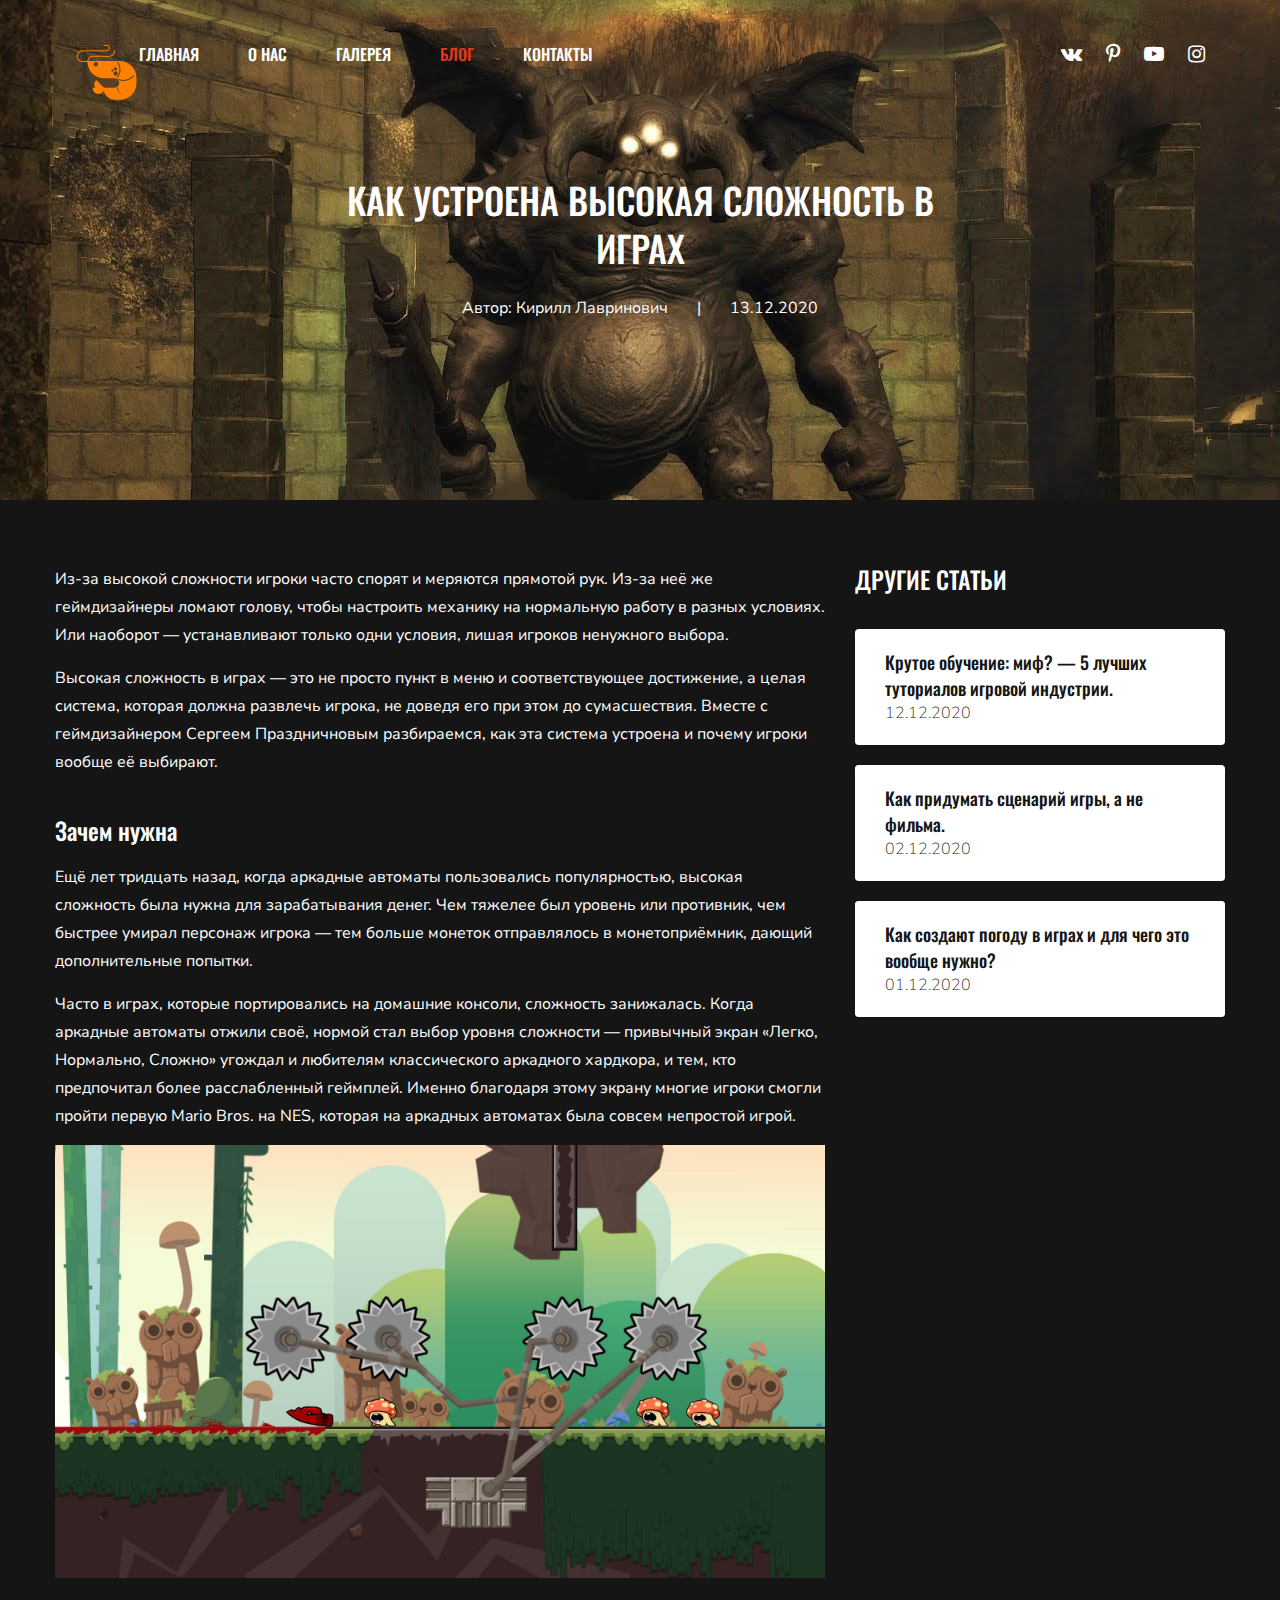
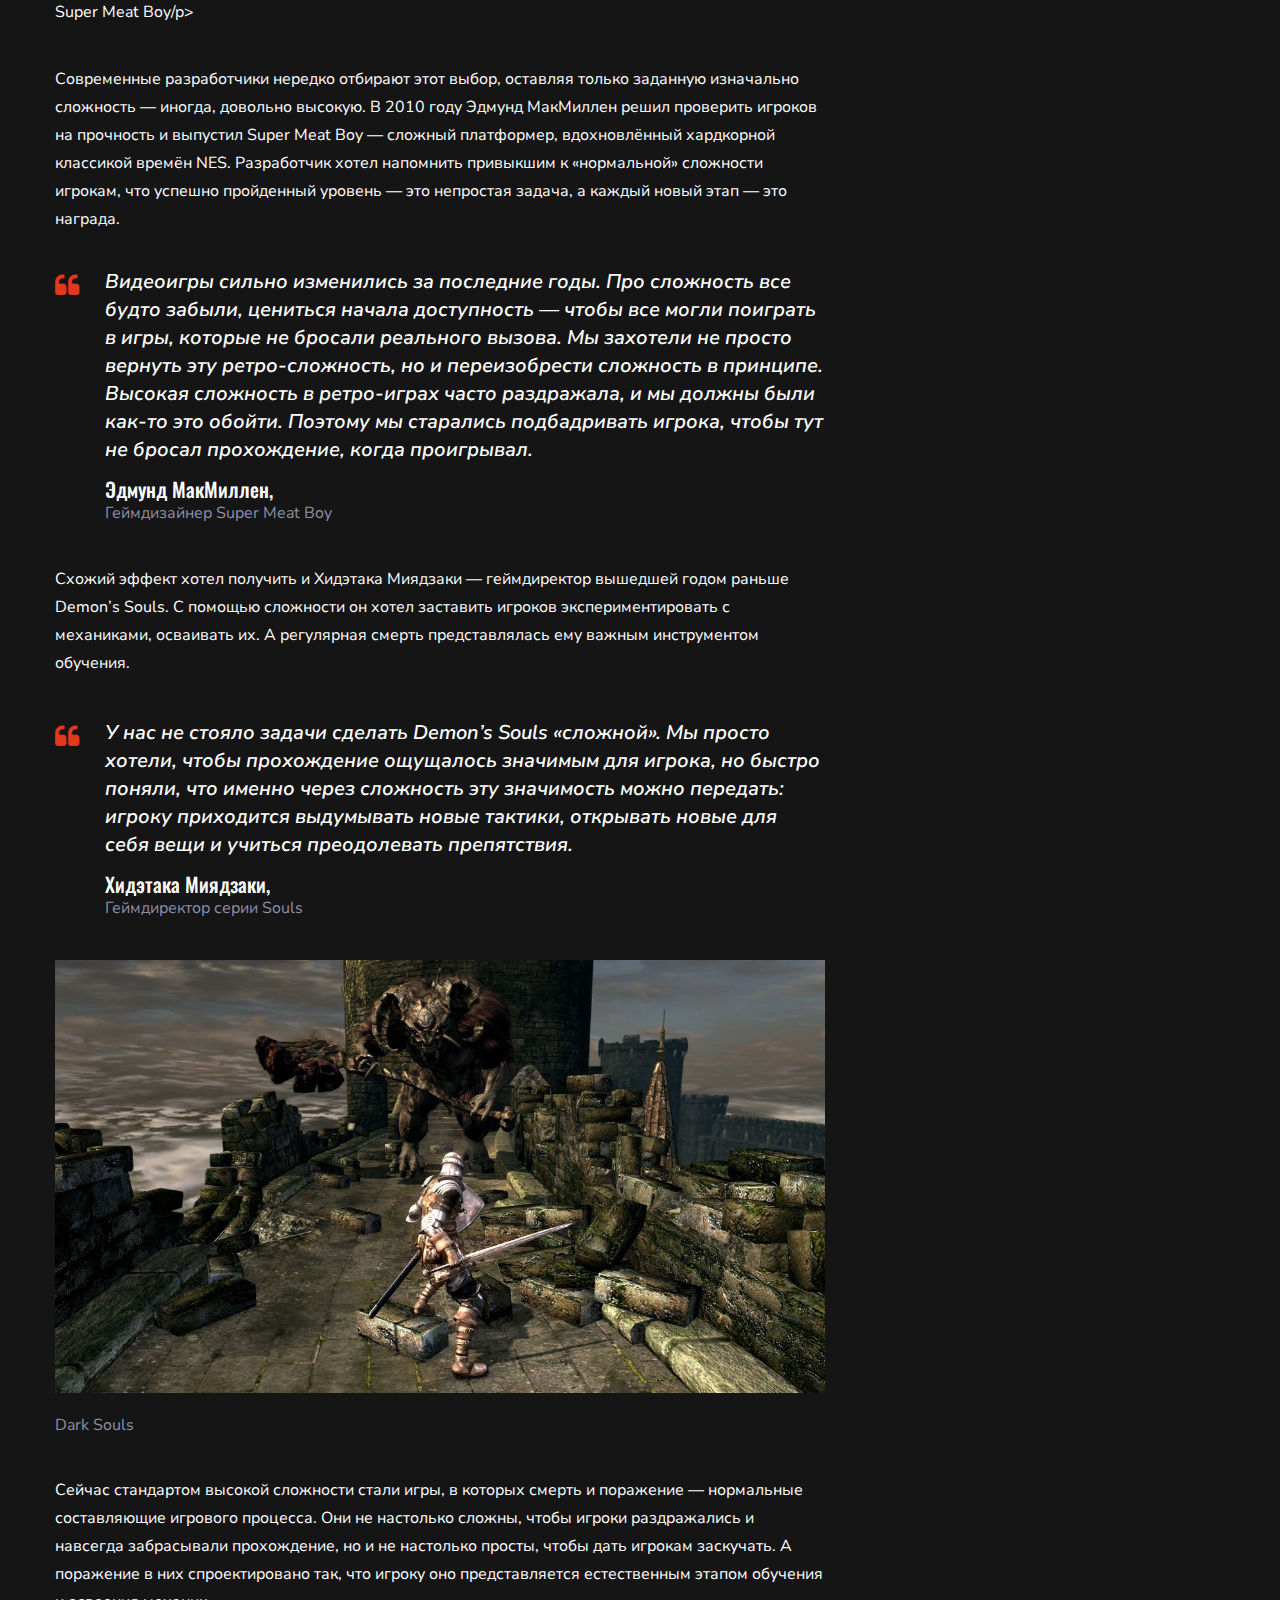
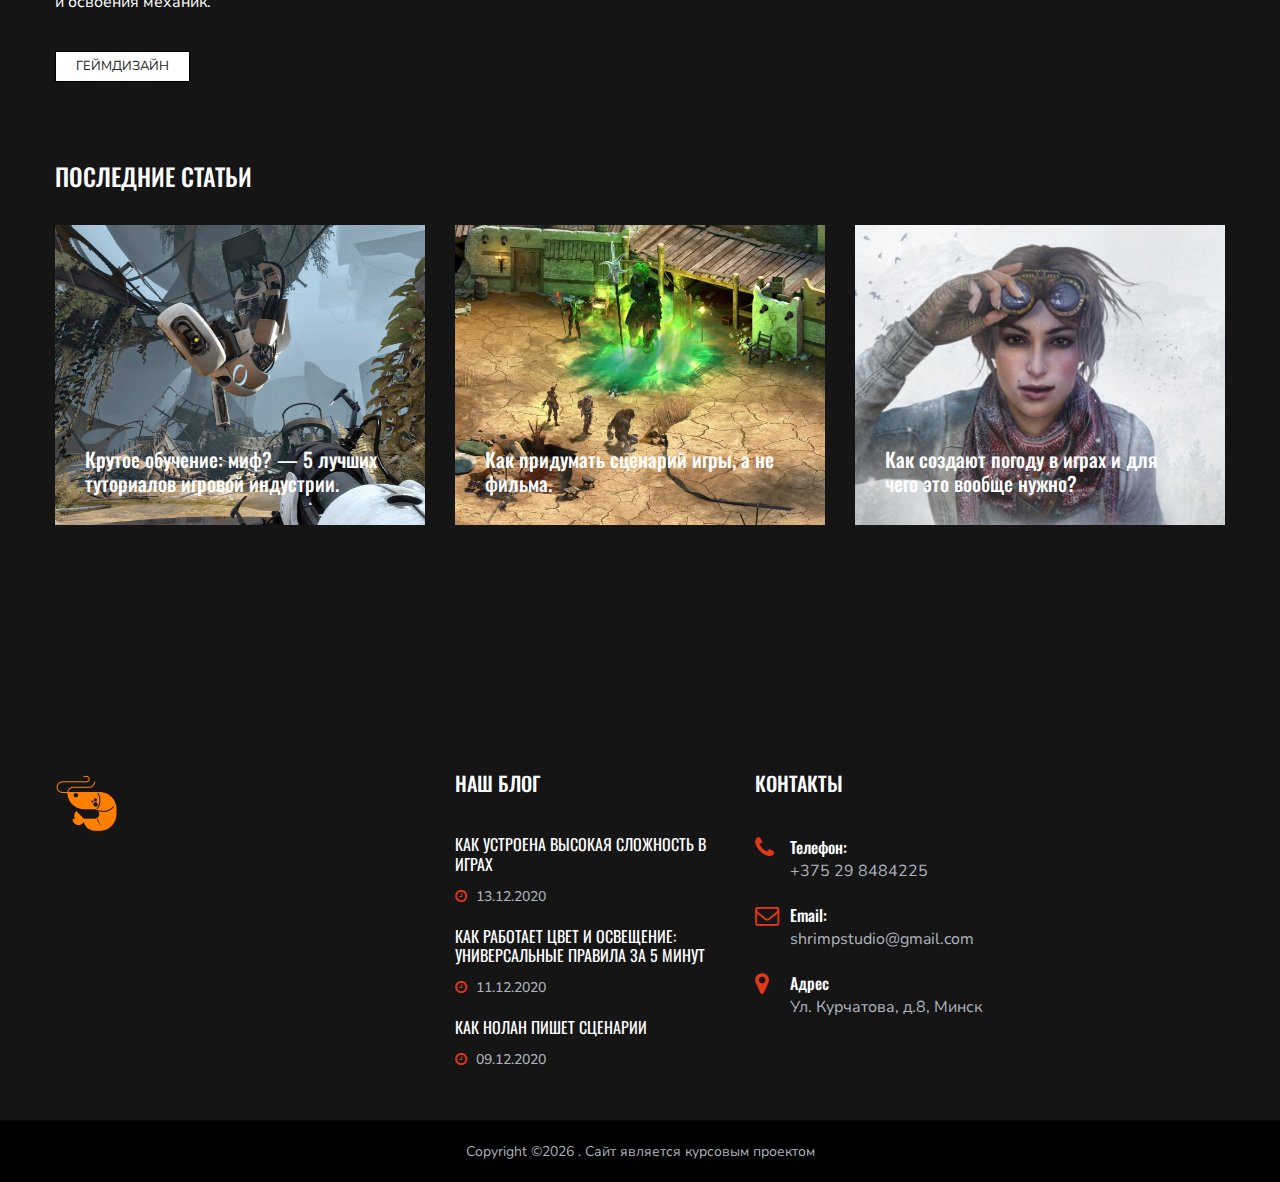
==== blog-single.html @ e944344e "Курсач" ====
<!DOCTYPE html>
<html lang="zxx">

<head>
    <meta charset="UTF-8">
    <meta name="description" content="Shrimp Studio">
    <meta name="viewport" content="width=device-width, initial-scale=1.0">
    <meta http-equiv="X-UA-Compatible" content="ie=edge">
    <title>Shrimp Studio | Как устроена высокая сложность в играх</title>
    <link href="img/logo.png" rel="shortcut icon"/>

    <!-- Google Font -->
    <link href="https://fonts.googleapis.com/css?family=Nunito+Sans:400,600,700,800,900&display=swap" rel="stylesheet">
    <link href="https://fonts.googleapis.com/css?family=Oswald:300,400,500,600,700&display=swap" rel="stylesheet">

    <!-- Css Styles -->
    <link rel="stylesheet" href="css/bootstrap.min.css" type="text/css">
    <link rel="stylesheet" href="css/font-awesome.min.css" type="text/css">
    <link rel="stylesheet" href="css/elegant-icons.css" type="text/css">
    <link rel="stylesheet" href="css/nice-select.css" type="text/css">
    <link rel="stylesheet" href="css/owl.carousel.min.css" type="text/css">
    <link rel="stylesheet" href="css/magnific-popup.css" type="text/css">
    <link rel="stylesheet" href="css/slicknav.min.css" type="text/css">
    <link rel="stylesheet" href="css/style.css" type="text/css">
</head>

<body>
     <!-- Header Section Begin -->
    <header class="header-section">
        <div class="container-fluid">
            <div class="logo">
                <a href="./index.html">
                    <img src="img/logo.png" alt="">
                </a>
            </div>
            <div class="top-social">
                <a href="#"><i class="fa fa-vk"></i></a>
                <a href="#"><i class="fa fa-pinterest-p"></i></a>
                <a href="#"><i class="fa fa-youtube-play"></i></a>
                <a href="#"><i class="fa fa-instagram"></i></a>
            </div>
            <div class="container">
                <div class="nav-menu">
                    <nav class="mainmenu mobile-menu">
                        <ul>
                            <li><a href="./index.html">Главная</a></li>
                            <li><a href="./about-us.html">О нас</a></li>
                            <li><a href="./gallery.html">Галерея</a></li>
                            <li class="active"><a href="./blog.html">Блог</a></li>
                            <li><a href="./contact.html">Контакты</a></li>
                        </ul>
                    </nav>
                </div>
            </div>
            <div id="mobile-menu-wrap"></div>
        </div>
    </header>

    <!-- Header End -->

    <!-- Breadcrumb Section Begin -->
    <section class="blog-single-hero set-bg" data-setbg="img/blog-single-post.jpg">
        <div class="container">
            <div class="row">
                <div class="col-xl-7 col-lg-7 m-auto text-center">
                    <div class="bs-hero-text">
                        <h2>Как устроена высокая сложность в играх</h2>
                        <ul>
                            <li>Автор: Кирилл Лавринович</li>
                            <li>13.12.2020</li>
                        </ul>
                    </div>
                </div>
            </div>
        </div>
    </section>
    <!-- Breadcrumb End -->

    <!-- Blog Single Section Begin -->
    <section class="blog-single-section spad">
        <div class="container">
            <div class="row">
                <div class="col-lg-8">
                    <div class="blog-single-text">
                        <div class="blog-text">
                            <p>Из-за высокой сложности игроки часто спорят и меряются прямотой рук. Из-за неё же геймдизайнеры ломают голову, чтобы настроить механику на нормальную работу в разных условиях. Или наоборот — устанавливают только одни условия, лишая игроков ненужного выбора.
                            </p>
                            <p>Высокая сложность в играх — это не просто пункт в меню и соответствующее достижение, а целая система, которая должна развлечь игрока, не доведя его при этом до сумасшествия. Вместе с геймдизайнером Сергеем Праздничновым разбираемся, как эта система устроена и почему игроки вообще её выбирают.</p>
                        </div>
                        <div class="blog-title">
                            <h4>Зачем нужна</h4>
                            <p>Ещё лет тридцать назад, когда аркадные автоматы пользовались популярностью, высокая сложность была нужна для зарабатывания денег. Чем тяжелее был уровень или противник, чем быстрее умирал персонаж игрока — тем больше монеток отправлялось в монетоприёмник, дающий дополнительные попытки.</p>
                            <p>Часто в играх, которые портировались на домашние консоли, сложность занижалась. Когда аркадные автоматы отжили своё, нормой стал выбор уровня сложности — привычный экран «Легко, Нормально, Сложно» угождал и любителям классического аркадного хардкора, и тем, кто предпочитал более расслабленный геймплей. Именно благодаря этому экрану многие игроки смогли пройти первую Mario Bros. на NES, которая на аркадных автоматах была совсем непростой игрой. </p>
                             <div class="blog-pic">
                            <div class="row">
                                <div class="col-lg-12">
                                    <img src="img/blog-single-1.jpg" alt="">
                                    <p>Super Meat Boy/p>
                                </div>
                            </div>
                        </div>
                            <p>Современные разработчики нередко отбирают этот выбор, оставляя только заданную изначально сложность — иногда, довольно высокую. В 2010 году Эдмунд МакМиллен решил проверить игроков на прочность и выпустил Super Meat Boy — сложный платформер, вдохновлённый хардкорной классикой времён NES. Разработчик хотел напомнить привыкшим к «нормальной» сложности игрокам, что успешно пройденный уровень — это непростая задача, а каждый новый этап — это награда.</p>
                        </div>
                        <div class="blog-quote">
                            <i class="fa fa-quote-left"></i>
                            <div class="quote-text">Видеоигры сильно изменились за последние годы. Про сложность все будто забыли, цениться начала доступность — чтобы все могли поиграть в игры, которые не бросали реального вызова. Мы захотели не просто вернуть эту ретро-сложность, но и переизобрести сложность в принципе. Высокая сложность в ретро-играх часто раздражала, и мы должны были как-то это обойти. Поэтому мы старались подбадривать игрока, чтобы тут не бросал прохождение, когда проигрывал.
                            </div>
                            <h5>Эдмунд МакМиллен,</h5><p>Геймдизайнер Super Meat Boy</p>
                        </div>
                        <div class="blog-more-title">
                            
                            <p>Схожий эффект хотел получить и Хидэтака Миядзаки — геймдиректор вышедшей годом раньше Demon’s Souls. С помощью сложности он хотел заставить игроков экспериментировать с механиками, осваивать их. А регулярная смерть представлялась ему важным инструментом обучения.</p>
                        </div>
                        <div class="blog-quote">
                            <i class="fa fa-quote-left"></i>
                            <div class="quote-text">У нас не стояло задачи сделать Demon’s Souls «сложной». Мы просто хотели, чтобы прохождение ощущалось значимым для игрока, но быстро поняли, что именно через сложность эту значимость можно передать: игроку приходится выдумывать новые тактики, открывать новые для себя вещи и учиться преодолевать препятствия.
                            </div>
                            <h5>Хидэтака Миядзаки,</h5><p>Геймдиректор серии Souls</p>
                        </div>
                        <div class="blog-pic">
                            <div class="row">
                                <div class="col-lg-12">
                                    <img src="img/blog-single-2.jpg" alt="">
                                    <p>Dark Souls</p>
                                </div>
                            </div>
                        </div>
                        <div class="blog-title">
                            <p>Сейчас стандартом высокой сложности стали игры, в которых смерть и поражение — нормальные составляющие игрового процесса. Они не настолько сложны, чтобы игроки раздражались и навсегда забрасывали прохождение, но и не настолько просты, чтобы дать игрокам заскучать. А поражение в них спроектировано так, что игроку оно представляется естественным этапом обучения и освоения механик.</p>
                                                
                        </div>
                        
                        <div class="blog-tag-share">
                            <div class="tags">
                                <a href="./404.html">Геймдизайн</a>
                            </div>
                        </div>
                    </div>
                </div>
                <div class="col-lg-4">
                    <div class="blog-single-sidebar">
                        <div class="bs-latest-news">
                            <h4>Другие статьи</h4>
                            <a href="./404.html" class="bl-item set-bg" data-setbg="img/blog/blog-4.jpg">
                                <h5>Крутое обучение: миф? — 5 лучших туториалов игровой индустрии.</h5>
                                <span>12.12.2020</span>
                            </a>
                            <a href="./404.html" class="bl-item set-bg" data-setbg="img/blog/blog-6.jpg">
                                <h5>Как придумать сценарий игры, а не фильма.</h5>
                                <span>02.12.2020</span>
                            </a>
                            <a href="./404.html" class="bl-item set-bg" data-setbg="img/blog/blog-5.jpg">
                                <h5>Как создают погоду в играх и для чего это вообще нужно? </h5>
                                <span>01.12.2020</span>
                            </a>
                        </div>
                    </div>
                </div>
            </div>
            <div class="row">
                <div class="col-lg-12">
                    <div class="recent-news">
                        <h4>Последние статьи</h4>
                        <div class="row">
                            <div class="col-lg-4">
                                <div class="recent-item set-bg" data-setbg="img/blog/blog-4.jpg">
                                    <a href="./404.html" class="recent-text">
                                        <h5>Крутое обучение: миф? — 5 лучших туториалов игровой индустрии.</h5>
                                    </a>
                                </div>
                            </div>
                            <div class="col-lg-4">
                                <div class="recent-item set-bg" data-setbg="img/blog/blog-6.jpg">
                                    <a href="./404.html" class="recent-text">
                                        <h5>Как придумать сценарий игры, а не фильма.</h5>
                                    </a>
                                </div>
                            </div>
                            <div class="col-lg-4">
                                <div class="recent-item set-bg" data-setbg="img/blog/blog-5.jpg">
                                    <a href="./404.html" class="recent-text">
                                        <h5>Как создают погоду в играх и для чего это вообще нужно? </h5>
                                    </a>
                                </div>
                            </div>
                        </div>
                    </div>
                   
                </div>
            </div>
        </div>
    </section>
    <!-- Blog Single Section End -->

    <!-- Footer Section Begin -->
    <footer class="footer-section">
        <div class="container">
            <div class="row">
                <div class="col-lg-3">
                    <div class="footer-logo-item">
                        <div class="f-logo">
                            <a href="./index.html"><img src="img/logo.png" alt=""></a>
                        </div>
                   
                      
                    </div>
                </div>
                <div class="col-lg-3 offset-lg-1">
                    <div class="footer-widget">
                        <h5>Наш блог</h5>
                        <div class="footer-blog">
                            <a href="./blog-single.html" class="fb-item">
                                <h6>Как устроена высокая сложность в играх</h6>
                                <span class="blog-time"><i class="fa fa-clock-o"></i> 13.12.2020</span>
                            </a>
                            <a href="./404.html" class="fb-item">
                                <h6>Как работает цвет и освещение: универсальные правила за 5 минут</h6>
                                <span class="blog-time"><i class="fa fa-clock-o"></i> 11.12.2020</span>
                            </a>
                            <a href="./404.html" class="fb-item">
                                <h6>Как Нолан пишет сценарии</h6>
                                <span class="blog-time"><i class="fa fa-clock-o"></i> 09.12.2020</span>
                            </a>
                        </div>
                    </div>
                </div>
            
                <div class="col-lg-3">
                    <div class="footer-widget">
                        <h5>Контакты</h5>
                        <ul class="footer-info">
                            <li>
                                <i class="fa fa-phone"></i>
                                <span>Телефон:</span>
                                +375 29 8484225
                            </li>
                            <li>
                                <i class="fa fa-envelope-o"></i>
                                <span>Email:</span>
                                shrimpstudio@gmail.com
                            </li>
                            <li>
                                <i class="fa fa-map-marker"></i>
                                <span>Адрес</span>
                                Ул. Курчатова, д.8, Минск
                            </li>
                        </ul>
                    </div>
                </div>
            </div>
        </div>
        <div class="copyright-text">
            <div class="container">
                <div class="row">
                    <div class="col-lg-12 text-center">
                        <div class="ct-inside">
Copyright &copy;<script>document.write(new Date().getFullYear());</script> . Сайт является курсовым проектом</a>
                        </div>
                    </div>
                </div>
            </div>
        </div>
    </footer>
    <!-- Footer Section End -->

    <!-- Js Plugins -->
    <script src="js/jquery-3.3.1.min.js"></script>
    <script src="js/bootstrap.min.js"></script>
    <script src="js/jquery.magnific-popup.min.js"></script>
    <script src="js/mixitup.min.js"></script>
    <script src="js/jquery.nice-select.min.js"></script>
    <script src="js/jquery.slicknav.js"></script>
    <script src="js/owl.carousel.min.js"></script>
    <script src="js/masonry.pkgd.min.js"></script>
    <script src="js/main.js"></script>
</body>

</html>
---- css/elegant-icons.css ----
@font-face {
	font-family: 'ElegantIcons';
	src:url('../fonts/ElegantIcons.eot');
	src:url('../fonts/ElegantIcons.eot?#iefix') format('embedded-opentype'),
		url('../fonts/ElegantIcons.woff') format('woff'),
		url('../fonts/ElegantIcons.ttf') format('truetype'),
		url('../fonts/ElegantIcons.svg#ElegantIcons') format('svg');
	font-weight: normal;
	font-style: normal;
}

/* Use the following CSS code if you want to use data attributes for inserting your icons */
[data-icon]:before {
	font-family: 'ElegantIcons';
	content: attr(data-icon);
	speak: none;
	font-weight: normal;
	font-variant: normal;
	text-transform: none;
	line-height: 1;
	-webkit-font-smoothing: antialiased;
	-moz-osx-font-smoothing: grayscale;
}

/* Use the following CSS code if you want to have a class per icon */
/*
Instead of a list of all class selectors,
you can use the generic selector below, but it's slower:
[class*="your-class-prefix"] {
*/
.arrow_up, .arrow_down, .arrow_left, .arrow_right, .arrow_left-up, .arrow_right-up, .arrow_right-down, .arrow_left-down, .arrow-up-down, .arrow_up-down_alt, .arrow_left-right_alt, .arrow_left-right, .arrow_expand_alt2, .arrow_expand_alt, .arrow_condense, .arrow_expand, .arrow_move, .arrow_carrot-up, .arrow_carrot-down, .arrow_carrot-left, .arrow_carrot-right, .arrow_carrot-2up, .arrow_carrot-2down, .arrow_carrot-2left, .arrow_carrot-2right, .arrow_carrot-up_alt2, .arrow_carrot-down_alt2, .arrow_carrot-left_alt2, .arrow_carrot-right_alt2, .arrow_carrot-2up_alt2, .arrow_carrot-2down_alt2, .arrow_carrot-2left_alt2, .arrow_carrot-2right_alt2, .arrow_triangle-up, .arrow_triangle-down, .arrow_triangle-left, .arrow_triangle-right, .arrow_triangle-up_alt2, .arrow_triangle-down_alt2, .arrow_triangle-left_alt2, .arrow_triangle-right_alt2, .arrow_back, .icon_minus-06, .icon_plus, .icon_close, .icon_check, .icon_minus_alt2, .icon_plus_alt2, .icon_close_alt2, .icon_check_alt2, .icon_zoom-out_alt, .icon_zoom-in_alt, .icon_search, .icon_box-empty, .icon_box-selected, .icon_minus-box, .icon_plus-box, .icon_box-checked, .icon_circle-empty, .icon_circle-slelected, .icon_stop_alt2, .icon_stop, .icon_pause_alt2, .icon_pause, .icon_menu, .icon_menu-square_alt2, .icon_menu-circle_alt2, .icon_ul, .icon_ol, .icon_adjust-horiz, .icon_adjust-vert, .icon_document_alt, .icon_documents_alt, .icon_pencil, .icon_pencil-edit_alt, .icon_pencil-edit, .icon_folder-alt, .icon_folder-open_alt, .icon_folder-add_alt, .icon_info_alt, .icon_error-oct_alt, .icon_error-circle_alt, .icon_error-triangle_alt, .icon_question_alt2, .icon_question, .icon_comment_alt, .icon_chat_alt, .icon_vol-mute_alt, .icon_volume-low_alt, .icon_volume-high_alt, .icon_quotations, .icon_quotations_alt2, .icon_clock_alt, .icon_lock_alt, .icon_lock-open_alt, .icon_key_alt, .icon_cloud_alt, .icon_cloud-upload_alt, .icon_cloud-download_alt, .icon_image, .icon_images, .icon_lightbulb_alt, .icon_gift_alt, .icon_house_alt, .icon_genius, .icon_mobile, .icon_tablet, .icon_laptop, .icon_desktop, .icon_camera_alt, .icon_mail_alt, .icon_cone_alt, .icon_ribbon_alt, .icon_bag_alt, .icon_creditcard, .icon_cart_alt, .icon_paperclip, .icon_tag_alt, .icon_tags_alt, .icon_trash_alt, .icon_cursor_alt, .icon_mic_alt, .icon_compass_alt, .icon_pin_alt, .icon_pushpin_alt, .icon_map_alt, .icon_drawer_alt, .icon_toolbox_alt, .icon_book_alt, .icon_calendar, .icon_film, .icon_table, .icon_contacts_alt, .icon_headphones, .icon_lifesaver, .icon_piechart, .icon_refresh, .icon_link_alt, .icon_link, .icon_loading, .icon_blocked, .icon_archive_alt, .icon_heart_alt, .icon_star_alt, .icon_star-half_alt, .icon_star, .icon_star-half, .icon_tools, .icon_tool, .icon_cog, .icon_cogs, .arrow_up_alt, .arrow_down_alt, .arrow_left_alt, .arrow_right_alt, .arrow_left-up_alt, .arrow_right-up_alt, .arrow_right-down_alt, .arrow_left-down_alt, .arrow_condense_alt, .arrow_expand_alt3, .arrow_carrot_up_alt, .arrow_carrot-down_alt, .arrow_carrot-left_alt, .arrow_carrot-right_alt, .arrow_carrot-2up_alt, .arrow_carrot-2dwnn_alt, .arrow_carrot-2left_alt, .arrow_carrot-2right_alt, .arrow_triangle-up_alt, .arrow_triangle-down_alt, .arrow_triangle-left_alt, .arrow_triangle-right_alt, .icon_minus_alt, .icon_plus_alt, .icon_close_alt, .icon_check_alt, .icon_zoom-out, .icon_zoom-in, .icon_stop_alt, .icon_menu-square_alt, .icon_menu-circle_alt, .icon_document, .icon_documents, .icon_pencil_alt, .icon_folder, .icon_folder-open, .icon_folder-add, .icon_folder_upload, .icon_folder_download, .icon_info, .icon_error-circle, .icon_error-oct, .icon_error-triangle, .icon_question_alt, .icon_comment, .icon_chat, .icon_vol-mute, .icon_volume-low, .icon_volume-high, .icon_quotations_alt, .icon_clock, .icon_lock, .icon_lock-open, .icon_key, .icon_cloud, .icon_cloud-upload, .icon_cloud-download, .icon_lightbulb, .icon_gift, .icon_house, .icon_camera, .icon_mail, .icon_cone, .icon_ribbon, .icon_bag, .icon_cart, .icon_tag, .icon_tags, .icon_trash, .icon_cursor, .icon_mic, .icon_compass, .icon_pin, .icon_pushpin, .icon_map, .icon_drawer, .icon_toolbox, .icon_book, .icon_contacts, .icon_archive, .icon_heart, .icon_profile, .icon_group, .icon_grid-2x2, .icon_grid-3x3, .icon_music, .icon_pause_alt, .icon_phone, .icon_upload, .icon_download, .social_facebook, .social_twitter, .social_pinterest, .social_googleplus, .social_tumblr, .social_tumbleupon, .social_wordpress, .social_instagram, .social_dribbble, .social_vimeo, .social_linkedin, .social_rss, .social_deviantart, .social_share, .social_myspace, .social_skype, .social_youtube, .social_picassa, .social_googledrive, .social_flickr, .social_blogger, .social_spotify, .social_delicious, .social_facebook_circle, .social_twitter_circle, .social_pinterest_circle, .social_googleplus_circle, .social_tumblr_circle, .social_stumbleupon_circle, .social_wordpress_circle, .social_instagram_circle, .social_dribbble_circle, .social_vimeo_circle, .social_linkedin_circle, .social_rss_circle, .social_deviantart_circle, .social_share_circle, .social_myspace_circle, .social_skype_circle, .social_youtube_circle, .social_picassa_circle, .social_googledrive_alt2, .social_flickr_circle, .social_blogger_circle, .social_spotify_circle, .social_delicious_circle, .social_facebook_square, .social_twitter_square, .social_pinterest_square, .social_googleplus_square, .social_tumblr_square, .social_stumbleupon_square, .social_wordpress_square, .social_instagram_square, .social_dribbble_square, .social_vimeo_square, .social_linkedin_square, .social_rss_square, .social_deviantart_square, .social_share_square, .social_myspace_square, .social_skype_square, .social_youtube_square, .social_picassa_square, .social_googledrive_square, .social_flickr_square, .social_blogger_square, .social_spotify_square, .social_delicious_square, .icon_printer, .icon_calulator, .icon_building, .icon_floppy, .icon_drive, .icon_search-2, .icon_id, .icon_id-2, .icon_puzzle, .icon_like, .icon_dislike, .icon_mug, .icon_currency, .icon_wallet, .icon_pens, .icon_easel, .icon_flowchart, .icon_datareport, .icon_briefcase, .icon_shield, .icon_percent, .icon_globe, .icon_globe-2, .icon_target, .icon_hourglass, .icon_balance, .icon_rook, .icon_printer-alt, .icon_calculator_alt, .icon_building_alt, .icon_floppy_alt, .icon_drive_alt, .icon_search_alt, .icon_id_alt, .icon_id-2_alt, .icon_puzzle_alt, .icon_like_alt, .icon_dislike_alt, .icon_mug_alt, .icon_currency_alt, .icon_wallet_alt, .icon_pens_alt, .icon_easel_alt, .icon_flowchart_alt, .icon_datareport_alt, .icon_briefcase_alt, .icon_shield_alt, .icon_percent_alt, .icon_globe_alt, .icon_clipboard {
	font-family: 'ElegantIcons';
	speak: none;
	font-style: normal;
	font-weight: normal;
	font-variant: normal;
	text-transform: none;
	line-height: 1;
	-webkit-font-smoothing: antialiased;
}
.arrow_up:before {
	content: "\21";
}
.arrow_down:before {
	content: "\22";
}
.arrow_left:before {
	content: "\23";
}
.arrow_right:before {
	content: "\24";
}
.arrow_left-up:before {
	content: "\25";
}
.arrow_right-up:before {
	content: "\26";
}
.arrow_right-down:before {
	content: "\27";
}
.arrow_left-down:before {
	content: "\28";
}
.arrow-up-down:before {
	content: "\29";
}
.arrow_up-down_alt:before {
	content: "\2a";
}
.arrow_left-right_alt:before {
	content: "\2b";
}
.arrow_left-right:before {
	content: "\2c";
}
.arrow_expand_alt2:before {
	content: "\2d";
}
.arrow_expand_alt:before {
	content: "\2e";
}
.arrow_condense:before {
	content: "\2f";
}
.arrow_expand:before {
	content: "\30";
}
.arrow_move:before {
	content: "\31";
}
.arrow_carrot-up:before {
	content: "\32";
}
.arrow_carrot-down:before {
	content: "\33";
}
.arrow_carrot-left:before {
	content: "\34";
}
.arrow_carrot-right:before {
	content: "\35";
}
.arrow_carrot-2up:before {
	content: "\36";
}
.arrow_carrot-2down:before {
	content: "\37";
}
.arrow_carrot-2left:before {
	content: "\38";
}
.arrow_carrot-2right:before {
	content: "\39";
}
.arrow_carrot-up_alt2:before {
	content: "\3a";
}
.arrow_carrot-down_alt2:before {
	content: "\3b";
}
.arrow_carrot-left_alt2:before {
	content: "\3c";
}
.arrow_carrot-right_alt2:before {
	content: "\3d";
}
.arrow_carrot-2up_alt2:before {
	content: "\3e";
}
.arrow_carrot-2down_alt2:before {
	content: "\3f";
}
.arrow_carrot-2left_alt2:before {
	content: "\40";
}
.arrow_carrot-2right_alt2:before {
	content: "\41";
}
.arrow_triangle-up:before {
	content: "\42";
}
.arrow_triangle-down:before {
	content: "\43";
}
.arrow_triangle-left:before {
	content: "\44";
}
.arrow_triangle-right:before {
	content: "\45";
}
.arrow_triangle-up_alt2:before {
	content: "\46";
}
.arrow_triangle-down_alt2:before {
	content: "\47";
}
.arrow_triangle-left_alt2:before {
	content: "\48";
}
.arrow_triangle-right_alt2:before {
	content: "\49";
}
.arrow_back:before {
	content: "\4a";
}
.icon_minus-06:before {
	content: "\4b";
}
.icon_plus:before {
	content: "\4c";
}
.icon_close:before {
	content: "\4d";
}
.icon_check:before {
	content: "\4e";
}
.icon_minus_alt2:before {
	content: "\4f";
}
.icon_plus_alt2:before {
	content: "\50";
}
.icon_close_alt2:before {
	content: "\51";
}
.icon_check_alt2:before {
	content: "\52";
}
.icon_zoom-out_alt:before {
	content: "\53";
}
.icon_zoom-in_alt:before {
	content: "\54";
}
.icon_search:before {
	content: "\55";
}
.icon_box-empty:before {
	content: "\56";
}
.icon_box-selected:before {
	content: "\57";
}
.icon_minus-box:before {
	content: "\58";
}
.icon_plus-box:before {
	content: "\59";
}
.icon_box-checked:before {
	content: "\5a";
}
.icon_circle-empty:before {
	content: "\5b";
}
.icon_circle-slelected:before {
	content: "\5c";
}
.icon_stop_alt2:before {
	content: "\5d";
}
.icon_stop:before {
	content: "\5e";
}
.icon_pause_alt2:before {
	content: "\5f";
}
.icon_pause:before {
	content: "\60";
}
.icon_menu:before {
	content: "\61";
}
.icon_menu-square_alt2:before {
	content: "\62";
}
.icon_menu-circle_alt2:before {
	content: "\63";
}
.icon_ul:before {
	content: "\64";
}
.icon_ol:before {
	content: "\65";
}
.icon_adjust-horiz:before {
	content: "\66";
}
.icon_adjust-vert:before {
	content: "\67";
}
.icon_document_alt:before {
	content: "\68";
}
.icon_documents_alt:before {
	content: "\69";
}
.icon_pencil:before {
	content: "\6a";
}
.icon_pencil-edit_alt:before {
	content: "\6b";
}
.icon_pencil-edit:before {
	content: "\6c";
}
.icon_folder-alt:before {
	content: "\6d";
}
.icon_folder-open_alt:before {
	content: "\6e";
}
.icon_folder-add_alt:before {
	content: "\6f";
}
.icon_info_alt:before {
	content: "\70";
}
.icon_error-oct_alt:before {
	content: "\71";
}
.icon_error-circle_alt:before {
	content: "\72";
}
.icon_error-triangle_alt:before {
	content: "\73";
}
.icon_question_alt2:before {
	content: "\74";
}
.icon_question:before {
	content: "\75";
}
.icon_comment_alt:before {
	content: "\76";
}
.icon_chat_alt:before {
	content: "\77";
}
.icon_vol-mute_alt:before {
	content: "\78";
}
.icon_volume-low_alt:before {
	content: "\79";
}
.icon_volume-high_alt:before {
	content: "\7a";
}
.icon_quotations:before {
	content: "\7b";
}
.icon_quotations_alt2:before {
	content: "\7c";
}
.icon_clock_alt:before {
	content: "\7d";
}
.icon_lock_alt:before {
	content: "\7e";
}
.icon_lock-open_alt:before {
	content: "\e000";
}
.icon_key_alt:before {
	content: "\e001";
}
.icon_cloud_alt:before {
	content: "\e002";
}
.icon_cloud-upload_alt:before {
	content: "\e003";
}
.icon_cloud-download_alt:before {
	content: "\e004";
}
.icon_image:before {
	content: "\e005";
}
.icon_images:before {
	content: "\e006";
}
.icon_lightbulb_alt:before {
	content: "\e007";
}
.icon_gift_alt:before {
	content: "\e008";
}
.icon_house_alt:before {
	content: "\e009";
}
.icon_genius:before {
	content: "\e00a";
}
.icon_mobile:before {
	content: "\e00b";
}
.icon_tablet:before {
	content: "\e00c";
}
.icon_laptop:before {
	content: "\e00d";
}
.icon_desktop:before {
	content: "\e00e";
}
.icon_camera_alt:before {
	content: "\e00f";
}
.icon_mail_alt:before {
	content: "\e010";
}
.icon_cone_alt:before {
	content: "\e011";
}
.icon_ribbon_alt:before {
	content: "\e012";
}
.icon_bag_alt:before {
	content: "\e013";
}
.icon_creditcard:before {
	content: "\e014";
}
.icon_cart_alt:before {
	content: "\e015";
}
.icon_paperclip:before {
	content: "\e016";
}
.icon_tag_alt:before {
	content: "\e017";
}
.icon_tags_alt:before {
	content: "\e018";
}
.icon_trash_alt:before {
	content: "\e019";
}
.icon_cursor_alt:before {
	content: "\e01a";
}
.icon_mic_alt:before {
	content: "\e01b";
}
.icon_compass_alt:before {
	content: "\e01c";
}
.icon_pin_alt:before {
	content: "\e01d";
}
.icon_pushpin_alt:before {
	content: "\e01e";
}
.icon_map_alt:before {
	content: "\e01f";
}
.icon_drawer_alt:before {
	content: "\e020";
}
.icon_toolbox_alt:before {
	content: "\e021";
}
.icon_book_alt:before {
	content: "\e022";
}
.icon_calendar:before {
	content: "\e023";
}
.icon_film:before {
	content: "\e024";
}
.icon_table:before {
	content: "\e025";
}
.icon_contacts_alt:before {
	content: "\e026";
}
.icon_headphones:before {
	content: "\e027";
}
.icon_lifesaver:before {
	content: "\e028";
}
.icon_piechart:before {
	content: "\e029";
}
.icon_refresh:before {
	content: "\e02a";
}
.icon_link_alt:before {
	content: "\e02b";
}
.icon_link:before {
	content: "\e02c";
}
.icon_loading:before {
	content: "\e02d";
}
.icon_blocked:before {
	content: "\e02e";
}
.icon_archive_alt:before {
	content: "\e02f";
}
.icon_heart_alt:before {
	content: "\e030";
}
.icon_star_alt:before {
	content: "\e031";
}
.icon_star-half_alt:before {
	content: "\e032";
}
.icon_star:before {
	content: "\e033";
}
.icon_star-half:before {
	content: "\e034";
}
.icon_tools:before {
	content: "\e035";
}
.icon_tool:before {
	content: "\e036";
}
.icon_cog:before {
	content: "\e037";
}
.icon_cogs:before {
	content: "\e038";
}
.arrow_up_alt:before {
	content: "\e039";
}
.arrow_down_alt:before {
	content: "\e03a";
}
.arrow_left_alt:before {
	content: "\e03b";
}
.arrow_right_alt:before {
	content: "\e03c";
}
.arrow_left-up_alt:before {
	content: "\e03d";
}
.arrow_right-up_alt:before {
	content: "\e03e";
}
.arrow_right-down_alt:before {
	content: "\e03f";
}
.arrow_left-down_alt:before {
	content: "\e040";
}
.arrow_condense_alt:before {
	content: "\e041";
}
.arrow_expand_alt3:before {
	content: "\e042";
}
.arrow_carrot_up_alt:before {
	content: "\e043";
}
.arrow_carrot-down_alt:before {
	content: "\e044";
}
.arrow_carrot-left_alt:before {
	content: "\e045";
}
.arrow_carrot-right_alt:before {
	content: "\e046";
}
.arrow_carrot-2up_alt:before {
	content: "\e047";
}
.arrow_carrot-2dwnn_alt:before {
	content: "\e048";
}
.arrow_carrot-2left_alt:before {
	content: "\e049";
}
.arrow_carrot-2right_alt:before {
	content: "\e04a";
}
.arrow_triangle-up_alt:before {
	content: "\e04b";
}
.arrow_triangle-down_alt:before {
	content: "\e04c";
}
.arrow_triangle-left_alt:before {
	content: "\e04d";
}
.arrow_triangle-right_alt:before {
	content: "\e04e";
}
.icon_minus_alt:before {
	content: "\e04f";
}
.icon_plus_alt:before {
	content: "\e050";
}
.icon_close_alt:before {
	content: "\e051";
}
.icon_check_alt:before {
	content: "\e052";
}
.icon_zoom-out:before {
	content: "\e053";
}
.icon_zoom-in:before {
	content: "\e054";
}
.icon_stop_alt:before {
	content: "\e055";
}
.icon_menu-square_alt:before {
	content: "\e056";
}
.icon_menu-circle_alt:before {
	content: "\e057";
}
.icon_document:before {
	content: "\e058";
}
.icon_documents:before {
	content: "\e059";
}
.icon_pencil_alt:before {
	content: "\e05a";
}
.icon_folder:before {
	content: "\e05b";
}
.icon_folder-open:before {
	content: "\e05c";
}
.icon_folder-add:before {
	content: "\e05d";
}
.icon_folder_upload:before {
	content: "\e05e";
}
.icon_folder_download:before {
	content: "\e05f";
}
.icon_info:before {
	content: "\e060";
}
.icon_error-circle:before {
	content: "\e061";
}
.icon_error-oct:before {
	content: "\e062";
}
.icon_error-triangle:before {
	content: "\e063";
}
.icon_question_alt:before {
	content: "\e064";
}
.icon_comment:before {
	content: "\e065";
}
.icon_chat:before {
	content: "\e066";
}
.icon_vol-mute:before {
	content: "\e067";
}
.icon_volume-low:before {
	content: "\e068";
}
.icon_volume-high:before {
	content: "\e069";
}
.icon_quotations_alt:before {
	content: "\e06a";
}
.icon_clock:before {
	content: "\e06b";
}
.icon_lock:before {
	content: "\e06c";
}
.icon_lock-open:before {
	content: "\e06d";
}
.icon_key:before {
	content: "\e06e";
}
.icon_cloud:before {
	content: "\e06f";
}
.icon_cloud-upload:before {
	content: "\e070";
}
.icon_cloud-download:before {
	content: "\e071";
}
.icon_lightbulb:before {
	content: "\e072";
}
.icon_gift:before {
	content: "\e073";
}
.icon_house:before {
	content: "\e074";
}
.icon_camera:before {
	content: "\e075";
}
.icon_mail:before {
	content: "\e076";
}
.icon_cone:before {
	content: "\e077";
}
.icon_ribbon:before {
	content: "\e078";
}
.icon_bag:before {
	content: "\e079";
}
.icon_cart:before {
	content: "\e07a";
}
.icon_tag:before {
	content: "\e07b";
}
.icon_tags:before {
	content: "\e07c";
}
.icon_trash:before {
	content: "\e07d";
}
.icon_cursor:before {
	content: "\e07e";
}
.icon_mic:before {
	content: "\e07f";
}
.icon_compass:before {
	content: "\e080";
}
.icon_pin:before {
	content: "\e081";
}
.icon_pushpin:before {
	content: "\e082";
}
.icon_map:before {
	content: "\e083";
}
.icon_drawer:before {
	content: "\e084";
}
.icon_toolbox:before {
	content: "\e085";
}
.icon_book:before {
	content: "\e086";
}
.icon_contacts:before {
	content: "\e087";
}
.icon_archive:before {
	content: "\e088";
}
.icon_heart:before {
	content: "\e089";
}
.icon_profile:before {
	content: "\e08a";
}
.icon_group:before {
	content: "\e08b";
}
.icon_grid-2x2:before {
	content: "\e08c";
}
.icon_grid-3x3:before {
	content: "\e08d";
}
.icon_music:before {
	content: "\e08e";
}
.icon_pause_alt:before {
	content: "\e08f";
}
.icon_phone:before {
	content: "\e090";
}
.icon_upload:before {
	content: "\e091";
}
.icon_download:before {
	content: "\e092";
}
.social_facebook:before {
	content: "\e093";
}
.social_twitter:before {
	content: "\e094";
}
.social_pinterest:before {
	content: "\e095";
}
.social_googleplus:before {
	content: "\e096";
}
.social_tumblr:before {
	content: "\e097";
}
.social_tumbleupon:before {
	content: "\e098";
}
.social_wordpress:before {
	content: "\e099";
}
.social_instagram:before {
	content: "\e09a";
}
.social_dribbble:before {
	content: "\e09b";
}
.social_vimeo:before {
	content: "\e09c";
}
.social_linkedin:before {
	content: "\e09d";
}
.social_rss:before {
	content: "\e09e";
}
.social_deviantart:before {
	content: "\e09f";
}
.social_share:before {
	content: "\e0a0";
}
.social_myspace:before {
	content: "\e0a1";
}
.social_skype:before {
	content: "\e0a2";
}
.social_youtube:before {
	content: "\e0a3";
}
.social_picassa:before {
	content: "\e0a4";
}
.social_googledrive:before {
	content: "\e0a5";
}
.social_flickr:before {
	content: "\e0a6";
}
.social_blogger:before {
	content: "\e0a7";
}
.social_spotify:before {
	content: "\e0a8";
}
.social_delicious:before {
	content: "\e0a9";
}
.social_facebook_circle:before {
	content: "\e0aa";
}
.social_twitter_circle:before {
	content: "\e0ab";
}
.social_pinterest_circle:before {
	content: "\e0ac";
}
.social_googleplus_circle:before {
	content: "\e0ad";
}
.social_tumblr_circle:before {
	content: "\e0ae";
}
.social_stumbleupon_circle:before {
	content: "\e0af";
}
.social_wordpress_circle:before {
	content: "\e0b0";
}
.social_instagram_circle:before {
	content: "\e0b1";
}
.social_dribbble_circle:before {
	content: "\e0b2";
}
.social_vimeo_circle:before {
	content: "\e0b3";
}
.social_linkedin_circle:before {
	content: "\e0b4";
}
.social_rss_circle:before {
	content: "\e0b5";
}
.social_deviantart_circle:before {
	content: "\e0b6";
}
.social_share_circle:before {
	content: "\e0b7";
}
.social_myspace_circle:before {
	content: "\e0b8";
}
.social_skype_circle:before {
	content: "\e0b9";
}
.social_youtube_circle:before {
	content: "\e0ba";
}
.social_picassa_circle:before {
	content: "\e0bb";
}
.social_googledrive_alt2:before {
	content: "\e0bc";
}
.social_flickr_circle:before {
	content: "\e0bd";
}
.social_blogger_circle:before {
	content: "\e0be";
}
.social_spotify_circle:before {
	content: "\e0bf";
}
.social_delicious_circle:before {
	content: "\e0c0";
}
.social_facebook_square:before {
	content: "\e0c1";
}
.social_twitter_square:before {
	content: "\e0c2";
}
.social_pinterest_square:before {
	content: "\e0c3";
}
.social_googleplus_square:before {
	content: "\e0c4";
}
.social_tumblr_square:before {
	content: "\e0c5";
}
.social_stumbleupon_square:before {
	content: "\e0c6";
}
.social_wordpress_square:before {
	content: "\e0c7";
}
.social_instagram_square:before {
	content: "\e0c8";
}
.social_dribbble_square:before {
	content: "\e0c9";
}
.social_vimeo_square:before {
	content: "\e0ca";
}
.social_linkedin_square:before {
	content: "\e0cb";
}
.social_rss_square:before {
	content: "\e0cc";
}
.social_deviantart_square:before {
	content: "\e0cd";
}
.social_share_square:before {
	content: "\e0ce";
}
.social_myspace_square:before {
	content: "\e0cf";
}
.social_skype_square:before {
	content: "\e0d0";
}
.social_youtube_square:before {
	content: "\e0d1";
}
.social_picassa_square:before {
	content: "\e0d2";
}
.social_googledrive_square:before {
	content: "\e0d3";
}
.social_flickr_square:before {
	content: "\e0d4";
}
.social_blogger_square:before {
	content: "\e0d5";
}
.social_spotify_square:before {
	content: "\e0d6";
}
.social_delicious_square:before {
	content: "\e0d7";
}
.icon_printer:before {
	content: "\e103";
}
.icon_calulator:before {
	content: "\e0ee";
}
.icon_building:before {
	content: "\e0ef";
}
.icon_floppy:before {
	content: "\e0e8";
}
.icon_drive:before {
	content: "\e0ea";
}
.icon_search-2:before {
	content: "\e101";
}
.icon_id:before {
	content: "\e107";
}
.icon_id-2:before {
	content: "\e108";
}
.icon_puzzle:before {
	content: "\e102";
}
.icon_like:before {
	content: "\e106";
}
.icon_dislike:before {
	content: "\e0eb";
}
.icon_mug:before {
	content: "\e105";
}
.icon_currency:before {
	content: "\e0ed";
}
.icon_wallet:before {
	content: "\e100";
}
.icon_pens:before {
	content: "\e104";
}
.icon_easel:before {
	content: "\e0e9";
}
.icon_flowchart:before {
	content: "\e109";
}
.icon_datareport:before {
	content: "\e0ec";
}
.icon_briefcase:before {
	content: "\e0fe";
}
.icon_shield:before {
	content: "\e0f6";
}
.icon_percent:before {
	content: "\e0fb";
}
.icon_globe:before {
	content: "\e0e2";
}
.icon_globe-2:before {
	content: "\e0e3";
}
.icon_target:before {
	content: "\e0f5";
}
.icon_hourglass:before {
	content: "\e0e1";
}
.icon_balance:before {
	content: "\e0ff";
}
.icon_rook:before {
	content: "\e0f8";
}
.icon_printer-alt:before {
	content: "\e0fa";
}
.icon_calculator_alt:before {
	content: "\e0e7";
}
.icon_building_alt:before {
	content: "\e0fd";
}
.icon_floppy_alt:before {
	content: "\e0e4";
}
.icon_drive_alt:before {
	content: "\e0e5";
}
.icon_search_alt:before {
	content: "\e0f7";
}
.icon_id_alt:before {
	content: "\e0e0";
}
.icon_id-2_alt:before {
	content: "\e0fc";
}
.icon_puzzle_alt:before {
	content: "\e0f9";
}
.icon_like_alt:before {
	content: "\e0dd";
}
.icon_dislike_alt:before {
	content: "\e0f1";
}
.icon_mug_alt:before {
	content: "\e0dc";
}
.icon_currency_alt:before {
	content: "\e0f3";
}
.icon_wallet_alt:before {
	content: "\e0d8";
}
.icon_pens_alt:before {
	content: "\e0db";
}
.icon_easel_alt:before {
	content: "\e0f0";
}
.icon_flowchart_alt:before {
	content: "\e0df";
}
.icon_datareport_alt:before {
	content: "\e0f2";
}
.icon_briefcase_alt:before {
	content: "\e0f4";
}
.icon_shield_alt:before {
	content: "\e0d9";
}
.icon_percent_alt:before {
	content: "\e0da";
}
.icon_globe_alt:before {
	content: "\e0de";
}
.icon_clipboard:before {
	content: "\e0e6";
}


	.glyph {
		float: left;
		text-align: center;
		padding: .75em;
		margin: .4em 1.5em .75em 0;
		width: 6em;
text-shadow: none;
	}
        .glyph_big {
        font-size: 128px;
        color: #59c5dc;
        float: left;
        margin-right: 20px;
        }

        .glyph div { padding-bottom: 10px;}

	.glyph input {
		font-family: consolas, monospace;
		font-size: 12px;
		width: 100%;
		text-align: center;
		border: 0;
		box-shadow: 0 0 0 1px #ccc;
		padding: .2em;
                -moz-border-radius: 5px;
                -webkit-border-radius: 5px;
	}
	.centered {
		margin-left: auto;
		margin-right: auto;
	}
	.glyph .fs1 {
		font-size: 2em;
	}
---- css/nice-select.css ----
.nice-select {
  -webkit-tap-highlight-color: transparent;
  background-color: #fff;
  border-radius: 5px;
  border: solid 1px #e8e8e8;
  box-sizing: border-box;
  clear: both;
  cursor: pointer;
  display: block;
  float: left;
  font-family: inherit;
  font-size: 14px;
  font-weight: normal;
  height: 42px;
  line-height: 40px;
  outline: none;
  padding-left: 18px;
  padding-right: 30px;
  position: relative;
  text-align: left !important;
  -webkit-transition: all 0.2s ease-in-out;
  transition: all 0.2s ease-in-out;
  -webkit-user-select: none;
     -moz-user-select: none;
      -ms-user-select: none;
          user-select: none;
  white-space: nowrap;
  width: auto; }
  .nice-select:hover {
    border-color: #dbdbdb; }
  .nice-select:active, .nice-select.open, .nice-select:focus {
    border-color: #999; }
  .nice-select:after {
    border-bottom: 2px solid #999;
    border-right: 2px solid #999;
    content: '';
    display: block;
    height: 5px;
    margin-top: -4px;
    pointer-events: none;
    position: absolute;
    right: 12px;
    top: 50%;
    -webkit-transform-origin: 66% 66%;
        -ms-transform-origin: 66% 66%;
            transform-origin: 66% 66%;
    -webkit-transform: rotate(45deg);
        -ms-transform: rotate(45deg);
            transform: rotate(45deg);
    -webkit-transition: all 0.15s ease-in-out;
    transition: all 0.15s ease-in-out;
    width: 5px; }
  .nice-select.open:after {
    -webkit-transform: rotate(-135deg);
        -ms-transform: rotate(-135deg);
            transform: rotate(-135deg); }
  .nice-select.open .list {
    opacity: 1;
    pointer-events: auto;
    -webkit-transform: scale(1) translateY(0);
        -ms-transform: scale(1) translateY(0);
            transform: scale(1) translateY(0); }
  .nice-select.disabled {
    border-color: #ededed;
    color: #999;
    pointer-events: none; }
    .nice-select.disabled:after {
      border-color: #cccccc; }
  .nice-select.wide {
    width: 100%; }
    .nice-select.wide .list {
      left: 0 !important;
      right: 0 !important; }
  .nice-select.right {
    float: right; }
    .nice-select.right .list {
      left: auto;
      right: 0; }
  .nice-select.small {
    font-size: 12px;
    height: 36px;
    line-height: 34px; }
    .nice-select.small:after {
      height: 4px;
      width: 4px; }
    .nice-select.small .option {
      line-height: 34px;
      min-height: 34px; }
  .nice-select .list {
    background-color: #fff;
    border-radius: 5px;
    box-shadow: 0 0 0 1px rgba(68, 68, 68, 0.11);
    box-sizing: border-box;
    margin-top: 4px;
    opacity: 0;
    overflow: hidden;
    padding: 0;
    pointer-events: none;
    position: absolute;
    top: 100%;
    left: 0;
    -webkit-transform-origin: 50% 0;
        -ms-transform-origin: 50% 0;
            transform-origin: 50% 0;
    -webkit-transform: scale(0.75) translateY(-21px);
        -ms-transform: scale(0.75) translateY(-21px);
            transform: scale(0.75) translateY(-21px);
    -webkit-transition: all 0.2s cubic-bezier(0.5, 0, 0, 1.25), opacity 0.15s ease-out;
    transition: all 0.2s cubic-bezier(0.5, 0, 0, 1.25), opacity 0.15s ease-out;
    z-index: 9; }
    .nice-select .list:hover .option:not(:hover) {
      background-color: transparent !important; }
  .nice-select .option {
    cursor: pointer;
    font-weight: 400;
    line-height: 40px;
    list-style: none;
    min-height: 40px;
    outline: none;
    padding-left: 18px;
    padding-right: 29px;
    text-align: left;
    -webkit-transition: all 0.2s;
    transition: all 0.2s; }
    .nice-select .option:hover, .nice-select .option.focus, .nice-select .option.selected.focus {
      background-color: #f6f6f6; }
    .nice-select .option.selected {
      font-weight: bold; }
    .nice-select .option.disabled {
      background-color: transparent;
      color: #999;
      cursor: default; }

.no-csspointerevents .nice-select .list {
  display: none; }

.no-csspointerevents .nice-select.open .list {
  display: block; }
---- css/style.css ----
/******************************************************************
  Template Name: Activitar
  Description:  Activitar Fitness HTML Template
  Author: Colorlib
  Author URI: https://colorlib.com
  Version: 1.0
  Created: Colorlib
******************************************************************/

/*------------------------------------------------------------------
[Table of contents]

1.  Template default CSS
	1.1	Variables
	1.2	Mixins
	1.3	Flexbox
	1.4	Reset
2.  Helper Css
3.  Header Section
4.  Hero Section
5.  Feature Section
6.  Class Section
7.  Class Time Section
8.  Price Plan Section
9.  Contact
10.  Footer Style

-------------------------------------------------------------------*/

/*----------------------------------------*/

/* Template default CSS
/*----------------------------------------*/

html,
body {
	height: 100%;
	font-family: "Nunito Sans", sans-serif;
	-webkit-font-smoothing: antialiased;
	font-smoothing: antialiased;
}

h1,
h2,
h3,
h4,
h5,
h6 {
	margin: 0;
	color: #111111;
	font-weight: 400;
	font-family: "Oswald", sans-serif;
}

h1 {
	font-size: 70px;
}

h2 {
	font-size: 36px;
}

h3 {
	font-size: 30px;
}

h4 {
	font-size: 24px;
}

h5 {
	font-size: 18px;
}

h6 {
	font-size: 16px;
}

p {
	font-size: 16px;
	font-family: "Nunito Sans", sans-serif;
	color: #8f8fa8;
	font-weight: 400;
	line-height: 24px;
	margin: 0 0 15px 0;
}

img {
	max-width: 100%;
}

input:focus,
select:focus,
button:focus,
textarea:focus {
	outline: none;
}

a:hover,
a:focus {
	text-decoration: none;
	outline: none;
	color: #fff;
}

ul,
ol {
	padding: 0;
	margin: 0;
}

/*---------------------
  Helper CSS
-----------------------*/

.section-title h2 {
	color: #ffffff;
	font-size: 48px;
	font-weight: 600;
	margin-bottom: 18px;
	text-transform: uppercase;
}

.section-title p {
	color: #ffffff;
	margin-bottom: 0;
}

.set-bg {
	background-repeat: no-repeat;
	background-size: cover;
	background-position: top center;
}

.spad {
	padding-top: 100px;
	padding-bottom: 100px;
}

.spad-2 {
	padding-top: 50px;
	padding-bottom: 70px;
}

.text-white h1,
.text-white h2,
.text-white h3,
.text-white h4,
.text-white h5,
.text-white h6,
.text-white p,
.text-white span,
.text-white li,
.text-white a {
	color: #fff;
}

/* buttons */

.primary-btn {
	display: inline-block;
	font-size: 14px;
	font-family: "Oswald", sans-serif;
	font-weight: 600;
	padding: 0 12px;
	color: #ffffff;
	letter-spacing: 2px;
	text-transform: uppercase;
	text-align: center;
	width: 160px;
	height: 46px;
	border-left: 2px solid #e16521;
	border-right: 2px solid #e4381C;
	-webkit-box-sizing: border-box;
	box-sizing: border-box;
	background-position: 0 0, 0 100%;
	background-repeat: no-repeat;
	background-size: 100% 2px;
	background-image: -webkit-gradient(linear, left top, right top, color-stop(100%, #e4381C), to(#e16521)), -webkit-gradient(linear, left top, right top, from(#e4381C), color-stop(0%, #e16521));
	background-image: -o-linear-gradient(left, #e4381C 100%, #e16521 100%), -o-linear-gradient(left, #e4381C 0%, #e16521 0%);
	background-image: linear-gradient(to right, #e4381C 100%, #e16521 100%), linear-gradient(to right, #e4381C 0%, #e16521 0%);
	-webkit-transition-duration: 1000ms;
	-o-transition-duration: 1000ms;
	transition-duration: 1000ms;
	line-height: 45px;
	position: relative;
	z-index: 1;
	border-radius: 4px;
}

.primary-btn:after {
	color: #fff;
	-webkit-transition-duration: 500ms;
	-o-transition-duration: 500ms;
	transition-duration: 500ms;
	background: #e16521;
	background: -webkit-gradient(linear, left top, right top, from(#e16521), to(#e4381C));
	background: -o-linear-gradient(left, #e16521, #e4381C);
	background: linear-gradient(to right, #e16521, #e4381C);
	content: "";
	position: absolute;
	width: 100%;
	height: 100%;
	top: 0;
	left: 0;
	z-index: -1;
	border-radius: 2px;
	opacity: 0;
}

.site-btn {
	display: inline-block;
	font-size: 12px;
	font-family: "Oswald", sans-serif;
	font-weight: 600;
	padding: 0 12px;
	color: #000000;
	letter-spacing: 1px;
	text-transform: uppercase;
	text-align: center;
	background: none;
	width: 127px;
	height: 40px;
	border-left: 2px solid #e16521;
	border-right: 2px solid #e4381C;
	border-top: none;
	border-bottom: none;
	-webkit-box-sizing: border-box;
	box-sizing: border-box;
	background-position: 0 0, 0 100%;
	background-repeat: no-repeat;
	background-size: 100% 2px;
	background-image: -webkit-gradient(linear, left top, right top, color-stop(100%, #e16521), color-stop(0%, #e4381C)), -webkit-gradient(linear, left top, right top, from(#e16521), color-stop(0%, #e4381C));
	background-image: -o-linear-gradient(left, #e16521 100%, #e4381C 0%), -o-linear-gradient(left, #e16521 0%, #e4381C 0%);
	background-image: linear-gradient(to right, #e16521 100%, #e4381C 0%), linear-gradient(to right, #e16521 0%, #e4381C 0%);
	-webkit-transition-duration: 1000ms;
	-o-transition-duration: 1000ms;
	transition-duration: 1000ms;
	line-height: 38px;
	position: relative;
	z-index: 1;
	border-radius: 4px;
}

.site-btn:after {
	color: #fff;
	-webkit-transition-duration: 500ms;
	-o-transition-duration: 500ms;
	transition-duration: 500ms;
	background: #e16521;
	background: -webkit-gradient(linear, left top, right top, from(#e16521), to(#e4381C));
	background: -o-linear-gradient(left, #e16521, #e4381C);
	background: linear-gradient(to right, #e16521, #e4381C);
	content: "";
	position: absolute;
	width: 100%;
	height: 100%;
	top: 0;
	left: 0;
	z-index: -1;
	border-radius: 2px;
	opacity: 0;
}

/*---------------------
  Header
-----------------------*/

.header-section {
	padding-top: 40px;
	position: absolute;
	left: 0;
	top: 0;
	width: 100%;
	z-index: 99;
	padding-left: 60px;
	padding-right: 60px;
}

.header-section.header-normal {
	position: relative;
	display: -webkit-box;
	display: -ms-flexbox;
	display: flex;
	background: #151515;
	padding-top: 0;
}

.header-section.header-normal .logo {
	padding: 40px 0;
}

.header-section.header-normal .nav-menu .mainmenu ul li a {
	padding: 40px 0;
}

.header-section.header-normal .nav-menu .mainmenu ul li a:after {
	bottom: 35px;
}

.header-section.header-normal .nav-menu .mainmenu ul li:hover .dropdown {
	top: 107px;
}

.header-section.header-normal .nav-menu .mainmenu ul li .dropdown {
	top: 128px;
}

.header-section.header-normal .nav-menu .mainmenu ul li .dropdown li a {
	padding: 14px 22px;
}

.header-section.header-normal .top-social {
	padding: 39px 0;
}

.logo {
	float: left;
}

.logo a {
	display: inline-block;
}

.nav-menu {
	text-align: left;
}

.nav-menu .mainmenu {
	display: inline-block;
}

.nav-menu .mainmenu ul li {
	display: inline-block;
	list-style: none;
	margin-right: 45px;
	position: relative;
}

.nav-menu .mainmenu ul li:last-child {
	margin-right: 0;
}

.nav-menu .mainmenu ul li.active a {
	color: #e4381C;
}

.nav-menu .mainmenu ul li.active a:after {
	opacity: 1;
}

.nav-menu .mainmenu ul li a {
	color: #ffffff;
	font-size: 16px;
	text-transform: uppercase;
	font-weight: 500;
	line-height: 28px;
	-webkit-transition: 0.3s;
	-o-transition: 0.3s;
	transition: 0.3s;
	display: block;
	font-family: "Oswald", sans-serif;
	-webkit-transition: all 0.3s;
	-o-transition: all 0.3s;
	transition: all 0.3s;
}

.nav-menu .mainmenu ul li a:after {
	position: left;
	left: 0;
	bottom: -5px;
	width: 100%;
	height: 2px;
	background: #e4381C;
	content: "";
	opacity: 0;
	-webkit-transition: all 0.3s;
	-o-transition: all 0.3s;
	transition: all 0.3s;
}

.nav-menu .mainmenu ul li:hover .dropdown {
	opacity: 1;
	visibility: visible;
	top: 40px;
}

.nav-menu .mainmenu ul li:hover>a {
	color: #e4381C;
}

.nav-menu .mainmenu ul li:hover>a:after {
	opacity: 1;
}

.nav-menu .mainmenu ul li .dropdown {
	position: absolute;
	left: 0;
	top: 70px;
	width: 180px;
	background: #e4381C;
	opacity: 0;
	visibility: hidden;
	-webkit-transition: all 0.3s;
	-o-transition: all 0.3s;
	transition: all 0.3s;
	z-index: 99;
}

.nav-menu .mainmenu ul li .dropdown li {
	display: block;
	margin-right: 0;
}

.nav-menu .mainmenu ul li .dropdown li a {
	text-align: left;
	text-transform: capitalize;
	padding: 10px 20px;
	color: #ffffff;
}

.nav-menu .mainmenu ul li .dropdown li a:hover {
	color: #151515;
}

.nav-menu .mainmenu ul li .dropdown li a:hover:after {
	display: none;
}

.top-social {
	float: right;
}

.top-social a {
	display: inline-block;
	font-size: 20px;
	color: #ffffff;
	margin-left: 20px;
}

.slicknav_menu {
	display: none;
}

/*---------------------
  Hero Section
-----------------------*/

.hero-items .owl-item.active .single-hero-item .hero-text h2,
.hero-items .owl-item.active .single-hero-item .hero-text h1,
.hero-items .owl-item.active .single-hero-item .hero-text .primary-btn {
	top: 0;
	opacity: 1;
}

.hero-items .owl-item.active .single-hero-item .hero-text h2 {
	-webkit-transition: all 0.2s ease 0.2s;
	-o-transition: all 0.2s ease 0.2s;
	transition: all 0.2s ease 0.2s;
}

.hero-items .owl-item.active .single-hero-item .hero-text h1 {
	-webkit-transition: all 0.4s ease 0.4s;
	-o-transition: all 0.4s ease 0.4s;
	transition: all 0.4s ease 0.4s;
}

.hero-items .owl-item.active .single-hero-item .hero-text .primary-btn {
	-webkit-transition: all 0.6s ease 0.6s;
	-o-transition: all 0.6s ease 0.6s;
	transition: all 0.6s ease 0.6s;
}

.hero-items .owl-nav button[type=button] {
	position: absolute;
	left: 75px;
	top: 50%;
	-webkit-transform: translateY(-30px);
	-ms-transform: translateY(-30px);
	transform: translateY(-30px);
	line-height: 30px;
	font-size: 60px;
	color: #ffffff;
}

.hero-items .owl-nav button[type=button].owl-next {
	left: auto;
	right: 75px;
}

.hero-items .owl-dots {
	position: absolute;
	left: 0;
	bottom: 23px;
	width: 100%;
	text-align: center;
}

.hero-items .owl-dots button.owl-dot {
	height: 14px;
	width: 14px;
	background: #ffffff;
	border-radius: 50%;
	margin-right: 15px;
	position: relative;
}

.hero-items .owl-dots button.owl-dot.active:after {
	opacity: 1;
}

.hero-items .owl-dots button.owl-dot:after {
	position: absolute;
	left: -3px;
	top: -3px;
	height: 20px;
	width: 20px;
	border: 1px solid #ffffff;
	content: "";
	border-radius: 50%;
	opacity: 0;
	-webkit-transition: all 0.3s;
	-o-transition: all 0.3s;
	transition: all 0.3s;
}

.hero-items .owl-dots button.owl-dot:last-child {
	margin-right: 0;
}

.single-hero-item {
	height: 950px;
	padding-top: 20px;
	display: -webkit-box;
	display: -ms-flexbox;
	display: flex;
	-webkit-box-align: center;
	-ms-flex-align: center;
	align-items: center;
	-webkit-box-pack: center;
	-ms-flex-pack: center;
	justify-content: center;
	
}

.single-hero-item .hero-text {
	text-align: center;

}

.single-hero-item .hero-text h2 {
	color: #ffffff;
	text-transform: uppercase;
	font-family: "Nunito Sans", sans-serif;
	font-size: 60px;
	margin-bottom: 4px;
	position: relative;
	top: 50px;
	opacity: 0;
}

.single-hero-item .hero-text h1 {
	color: #ffffff;
	font-size: 90px;
	font-weight: 600;
	text-transform: uppercase;
	margin-bottom: 46px;
	position: relative;
	top: 50px;
	opacity: 0;
}

.single-hero-item .hero-text .primary-btn {
	position: relative;
	top: 50px;
	opacity: 0;
}

.single-hero-item .hero-text .primary-btn:hover:after {
	opacity: 1;
}

/*---------------------
  Feature Item
-----------------------*/

.feature-item {
	text-align: center;
	height: 380px;
	margin-left: -15px;
	margin-right: -15px;
	padding: 100px 15px 15px;
	position: relative;
}

.feature-item:hover:before {
	opacity: 1;
}

.feature-item:before {
	position: absolute;
	left: 0;
	bottom: 0;
	width: 100%;
	height: 5px;
	background: #e4381C;
	content: "";
	opacity: 0;
	-webkit-transition: all 0.3s;
	-o-transition: all 0.3s;
	transition: all 0.3s;
}

.feature-item h3 {
	color: #ffffff;
	font-weight: 500;
	text-transform: uppercase;
	margin-bottom: 14px;
}

.feature-item p {
	color: #ffffff;
	margin-bottom: 22px;
}

.feature-item .primary-btn.f-btn:hover:after {
	opacity: 1;
}

/*---------------------
  Home About
-----------------------*/

.home-about {
	background: #151515;
}

.about-text {
	padding-top: 18px;
}

.about-text h2 {
	font-size: 48px;
	font-weight: 500;
	color: #ffffff;
	text-transform: uppercase;
	margin-bottom: 36px;
}

.about-text p.short-details {
	font-size: 20px;
	font-weight: 600;
	color: #ffffff;
	line-height: 28px;
	margin-bottom: 20px;
}

.about-text p.long-details {
	color: #ffffff;
	margin-bottom: 40px;
}

.about-text .primary-btn.about-btn:after {
	opacity: 1;
}

.about-img img {
	min-width: 100%;
}

/*---------------------
  Classes Section
-----------------------*/

.classes-section {
	background: #151515;
}

.classes-section.schedule-page .class-title {
	padding: 0;
}

.classes-section.schedule-page .class-title .section-title {
	margin-bottom: 65px;
}

.class-title {
	padding-top: 60px;
	padding-bottom: 62px;
}

.class-title .section-title h2 {
	font-weight: 500;
}

.classes-item {
	height: 480px;
	margin-left: -15px;
	margin-right: -15px;
	padding-left: 60px;
	padding-top: 162px;
	padding-right: 35px;
}

.classes-item:hover:before {
	opacity: 1;
}

.classes-item:before {
	position: absolute;
	left: 0;
	bottom: 0;
	width: 100%;
	height: 5px;
	background: #e4381C;
	content: "";
	opacity: 0;
	-webkit-transition: all 0.3s;
	-o-transition: all 0.3s;
	transition: all 0.3s;
}

.classes-item h4 {
	font-weight: 600;
	color: #ffffff;
	text-transform: uppercase;
	margin-bottom: 20px;
}

.classes-item p {
	color: #ffffff;
	margin-bottom: 38px;
}

.classes-item .primary-btn.class-btn {
	background-image: -webkit-gradient(linear, left top, right top, color-stop(100%, #e16521), color-stop(0%, #e4381C)), -webkit-gradient(linear, left top, right top, color-stop(100%, #e4381C), color-stop(0%, #e16521));
	background-image: -o-linear-gradient(left, #e16521 100%, #e4381C 0%), -o-linear-gradient(left, #e4381C 100%, #e16521 0%);
	background-image: linear-gradient(to right, #e16521 100%, #e4381C 0%), linear-gradient(to right, #e4381C 100%, #e16521 0%);
}

.classes-item .primary-btn.class-btn:hover:after {
	opacity: 1;
}

/*---------------------
  Classes Time Table Section
-----------------------*/

.classtime-section {
	background: #151515;
	padding-top: 90px;
}

.classtime-section .section-title {
	margin-bottom: 48px;
}

.timetable-controls {
	text-align: center;
	margin-bottom: 40px;
}

.timetable-controls ul li {
	list-style: none;
	font-size: 16px;
	font-weight: 600;
	font-family: "Oswald", sans-serif;
	text-transform: uppercase;
	color: #ffffff;
	display: inline-block;
	margin-right: 80px;
	cursor: pointer;
	position: relative;
}

.timetable-controls ul li.active {
	color: #e4381C;
}

.timetable-controls ul li.active:after {
	opacity: 1;
}

.timetable-controls ul li:after {
	position: absolute;
	left: 0;
	bottom: -7px;
	width: 100%;
	height: 2px;
	background: #e4381C;
	content: "";
	opacity: 0;
}

.timetable-controls ul li:last-child {
	margin-right: 0;
}

.classtime-table .ts-item {
	-webkit-transition: all 0.4s;
	-o-transition: all 0.4s;
	transition: all 0.4s;
}

.classtime-table.filtering .ts-item {
	opacity: 0;
}

.classtime-table.filtering .ts-item.show {
	opacity: 1;
}

.classtime-table table {
	width: 100%;
	border: 1px solid #1f1f1f;
	background: #212121;
	text-align: center;
}

.classtime-table table thead tr th {
	font-size: 16px;
	color: #ffffff;
	font-weight: 500;
	text-transform: uppercase;
	font-family: "Oswald", sans-serif;
	padding: 25px 5px;
}

.classtime-table table tbody {
	border-top: 1px solid #171717;
}

.classtime-table table tbody tr td {
	text-align: center;
	border-right: 1px solid #171717;
	border-bottom: 1px solid #171717;
	width: 146px;
	padding: 26px 10px 28px;
	position: relative;
	z-index: 1;
}

.classtime-table table tbody tr td:after {
	position: absolute;
	left: 0;
	top: 0;
	width: 100%;
	height: 100%;
	background: -webkit-gradient(linear, left top, right top, from(#e16521), to(#e4381C));
	background: -o-linear-gradient(left, #e16521, #e4381C);
	background: linear-gradient(to right, #e16521, #e4381C);
	content: "";
	opacity: 0;
	z-index: -1;
	-webkit-transition: all 0.3s;
	-o-transition: all 0.3s;
	transition: all 0.3s;
}

.classtime-table table tbody tr td.hover-bg:hover:after {
	opacity: 1;
}

.classtime-table table tbody tr td.hover-bg:hover h6 {
	color: #ffffff;
}

.classtime-table table tbody tr td.workout-time {
	font-size: 16px;
	color: #ffffff;
	font-weight: 500;
	font-family: "Oswald", sans-serif;
}

.classtime-table table tbody tr td span {
	font-size: 16px;
	color: #ffffff;
	display: block;
	margin-bottom: 7px;
}

.classtime-table table tbody tr td h6 {
	color: #e4381C;
	font-weight: 500;
	text-transform: uppercase;
	-webkit-transition: all 0.3s;
	-o-transition: all 0.3s;
	transition: all 0.3s;
}

/*---------------------
  Price Section
-----------------------*/

.price-section {
	padding-top: 90px;
	padding-bottom: 70px;
}

.price-section .section-title {
	text-align: center;
	margin-bottom: 36px;
}

.price-section .section-title p {
	color: #ffffff;
}

.price-section .toggle-option {
	text-align: center;
	margin-bottom: 50px;
}

.price-section .toggle-option li {
	list-style: none;
	display: inline-block;
	font-size: 16px;
	font-family: "Oswald", sans-serif;
	color: #ffffff;
	letter-spacing: 1px;
	margin-right: 10px;
}

.price-section .toggle-option li:last-child {
	margin-right: 0;
}

.price-section .toggle-option li .switch {
	position: relative;
	display: inline-block;
	width: 70px;
	height: 30px;
	margin-bottom: 0;
}

.price-section .toggle-option li .switch input {
	opacity: 0;
	width: 0;
	height: 0;
}

.price-section .toggle-option li .switch .slider {
	position: absolute;
	cursor: pointer;
	top: 0;
	left: 0;
	right: 0;
	bottom: 0;
	background: rgba(255, 255, 255, 0.3);
	border-radius: 2px;
	-webkit-transition: 0.4s;
	-o-transition: 0.4s;
	transition: 0.4s;
}

.price-section .toggle-option li .switch .slider::before {
	position: absolute;
	content: "";
	height: 30px;
	width: 35px;
	right: 0;
	bottom: 0;
	background-color: white;
	-webkit-transition: 0.4s;
	-o-transition: 0.4s;
	transition: 0.4s;
	border-radius: 2px;
}

.price-section .toggle-option li .switch input:checked+.slider:before {
	-webkit-transform: translateX(-35px);
	-ms-transform: translateX(-35px);
	transform: translateX(-35px);
}

.single-price-plan {
	background: #ffffff;
	text-align: center;
	padding: 45px 0 50px;
	position: relative;
	overflow: hidden;
	margin-bottom: 30px;
}

.single-price-plan h4 {
	color: #272727;
	font-weight: 600;
	text-transform: uppercase;
	margin-bottom: 34px;
}

.single-price-plan .price-plan {
	margin-bottom: 35px;
}

.single-price-plan .price-plan h2 {
	color: #272727;
	font-size: 48px;
	font-weight: 700;
	position: relative;
	padding-left: 18px;
	margin-bottom: 10px;
	display: inline-block;
}

.single-price-plan .price-plan h2 span {
	color: #272727;
	font-size: 18px;
	font-weight: 700;
	position: absolute;
	left: 0;
	top: 9px;
}

.single-price-plan .price-plan p {
	font-size: 16px;
	line-height: 20px;
	color: #272727;
	font-family: "Oswald", sans-serif;
	text-transform: uppercase;
	letter-spacing: 2px;
}

.single-price-plan ul {
	margin-bottom: 35px;
}

.single-price-plan ul li {
	list-style: none;
	font-size: 16px;
	font-weight: 600;
	color: #272727;
	line-height: 42px;
}

.single-price-plan .primary-btn.price-btn {
	background-image: -webkit-gradient(linear, left top, right top, color-stop(100%, #e16521), color-stop(0%, #e4381C)), -webkit-gradient(linear, left top, right top, color-stop(100%, #e4381C), color-stop(0%, #e16521));
	background-image: -o-linear-gradient(left, #e16521 100%, #e4381C 0%), -o-linear-gradient(left, #e4381C 100%, #e16521 0%);
	background-image: linear-gradient(to right, #e16521 100%, #e4381C 0%), linear-gradient(to right, #e4381C 100%, #e16521 0%);
	color: #e4381C;
}

.single-price-plan .primary-btn.price-btn:hover {
	color: #ffffff;
}

.single-price-plan .primary-btn.price-btn:hover:after {
	opacity: 1;
}

.single-price-plan .tic-text {
	width: 160px;
	height: 40px;
	background: #e4381C;
	position: absolute;
	right: -67px;
	top: -5px;
	-webkit-transform: rotate(45deg);
	-ms-transform: rotate(45deg);
	transform: rotate(45deg);
}

.single-price-plan .tic-text i {
	position: absolute;
	left: 69px;
	top: 15px;
	color: #ffffff;
}

/*---------------------
  Choseup Section
-----------------------*/

.chooseus-section {
	background: #151515;
	padding-top: 88px;
	padding-bottom: 50px;
}

.chooseus-section.schedule-page .section-title {
	text-align: center;
}

.chooseus-section.schedule-page .choose-item {
	text-align: center;
}

.chooseus-section .section-title {
	margin-bottom: 52px;
}

.choose-item {
	margin-bottom: 40px;
}

.choose-item h5 {
	font-size: 20px;
	color: #ffffff;
	font-weight: 500;
	text-transform: uppercase;
	margin-top: 20px;
	margin-bottom: 25px;
}

.choose-item p {
	color: #7b7b7b;
	font-weight: 500;
}

/*---------------------
  Video Section
-----------------------*/

.video-section {
	text-align: center;
	height: 500px;
}

.video-section .video-text {
	text-align: center;
	padding-top: 150px;
}

.video-section .video-text h2 {
	font-size: 60px;
	color: #ffffff;
	font-weight: 500;
	text-transform: uppercase;
	margin-bottom: 42px;
}

.video-section .video-text .play-btn {
	display: inline-block;
	height: 60px;
	width: 60px;
	font-size: 22px;
	background: #ffffff;
	text-align: center;
	line-height: 62px;
	color: #e4381C;
	border-radius: 50%;
	position: relative;
	padding-left: 5px;
}

.video-section .video-text .play-btn:after {
	position: absolute;
	left: -5px;
	top: -5px;
	width: 70px;
	height: 70px;
	background: #ffffff;
	opacity: 0.3;
	border-radius: 50%;
	content: "";
}

/*---------------------
  Blog Section
-----------------------*/

.blog-section {
	background: #151515;
	padding-top: 90px;
	padding-bottom: 66px;
}

.blog-section .section-title {
	margin-bottom: 55px;
}

.blog-item {
	position: relative;
	margin-bottom: 30px;
}

.blog-item:hover .play-btn {
	opacity: 1;
	visibility: visible;
}

.blog-item.large-item {
	height: 420px;
}

.blog-item.large-item.xl-large {
	height: 440px;
}

.blog-item.large-item.xls-large {
	height: 460px;
}

.blog-item.large-item.m-item {
	height: 400px;
}

.blog-item.small-item {
	height: 260px;
}

.blog-item.sm-item {
	height: 330px;
}

.blog-item.sms-item {
	height: 320px;
}

.blog-item .blog-text {
	position: absolute;
	left: 0;
	bottom: 0;
	width: 100%;
	padding-left: 30px;
	padding-bottom: 30px;
	padding-right: 30px;
}

.blog-item .blog-text .categories {
	font-size: 14px;
	color: #ffffff;
	text-transform: uppercase;
}

.blog-item .blog-text h5 {
	font-size: 20px;
	color: #ffffff;
	font-weight: 500;
	margin-top: 10px;
}

.blog-item.instagram-item {
	background: -webkit-gradient(linear, left top, right top, from(#e16521), to(#e4381C));
	background: -o-linear-gradient(left, #e16521, #e4381C);
	background: linear-gradient(to right, #e16521, #e4381C);
	padding: 44px 30px 65px;
}

.blog-item.instagram-item .instagram-text {
	display: block;
}

.blog-item.instagram-item .instagram-text .categories {
	font-size: 14px;
	color: #ffffff;
	text-transform: uppercase;
	position: relative;
}

.blog-item.instagram-item .instagram-text .categories i {
	font-size: 20px;
	position: absolute;
	right: 0;
	top: 0;
}

.blog-item.instagram-item .instagram-text h5 {
	font-size: 20px;
	color: #ffffff;
	font-weight: 500;
	margin-top: 10px;
	text-transform: uppercase;
	line-height: 1.5;
}

.blog-item .play-btn {
	display: -webkit-box;
	display: -ms-flexbox;
	display: flex;
	-webkit-box-pack: center;
	-ms-flex-pack: center;
	justify-content: center;
	-webkit-box-align: center;
	-ms-flex-align: center;
	align-items: center;
	height: 100%;
}

.blog-item .play-btn .play-in-btn {
	display: inline-block;
	height: 60px;
	width: 60px;
	font-size: 22px;
	background: #ffffff;
	text-align: center;
	line-height: 62px;
	color: #e4381C;
	border-radius: 50%;
	position: relative;
	padding-left: 5px;
}

.blog-item .play-btn .play-in-btn:after {
	position: absolute;
	left: -5px;
	top: -5px;
	width: 70px;
	height: 70px;
	background: #ffffff;
	opacity: 0.3;
	border-radius: 50%;
	content: "";
}

/*---------------------
  Cta Section
-----------------------*/

.cta-section {
	background: -o-linear-gradient(45deg, #e16521, #e4381C);
	background: linear-gradient(45deg, #e16521, #e4381C);
	padding: 38px 0;
}

.cta-section .cta-text {
	float: left;
}

.cta-section .cta-text h3 {
	color: #ffffff;
	font-weight: 500;
	text-transform: uppercase;
	margin-bottom: 10px;
}

.cta-section .cta-text p {
	color: #ffffff;
	margin-bottom: 0;
}

.cta-section .primary-btn.cta-btn {
	float: right;
	border-color: #ffffff;
	background-image: -webkit-gradient(linear, left top, right top, color-stop(100%, #ffffff), to(#ffffff)), -webkit-gradient(linear, left top, right top, from(#ffffff), color-stop(0%, #ffffff));
	background-image: -o-linear-gradient(left, #ffffff 100%, #ffffff 100%), -o-linear-gradient(left, #ffffff 0%, #ffffff 0%);
	background-image: linear-gradient(to right, #ffffff 100%, #ffffff 100%), linear-gradient(to right, #ffffff 0%, #ffffff 0%);
	margin-top: 14px;
}

/*---------------------
  Map Section
-----------------------*/

.map {
	height: 590px;
	position: relative;
}

.map iframe {
	width: 100%;
}

.map-contact-detalis {
	width: 420px;
	padding: 40px;
	background: #ffffff;
	position: absolute;
	right: 120px;
	top: 80px;
	-webkit-box-shadow: 6px 6px 50px rgba(198, 198, 198, 0.2);
	box-shadow: 6px 6px 50px rgba(198, 198, 198, 0.2);
}

.map-contact-detalis .open-time {
	overflow: hidden;
	margin-bottom: 10px;
}

.map-contact-detalis .open-time h5 {
	font-size: 20px;
	color: #000000;
	font-weight: 500;
	text-transform: uppercase;
	float: left;
}

.map-contact-detalis .open-time ul {
	float: right;
}

.map-contact-detalis .open-time ul li {
	font-size: 14px;
	color: #000000;
	list-style: none;
	font-weight: 600;
	line-height: 30px;
	position: relative;
	padding-right: 108px;
}

.map-contact-detalis .open-time ul li span {
	position: absolute;
	right: 0;
	top: 0;
}

.map-contact-detalis .map-contact-form h5 {
	font-size: 20px;
	color: #000000;
	font-weight: 500;
	text-transform: uppercase;
	margin-bottom: 20px;
}

.map-contact-detalis .map-contact-form form input {
	width: calc(53% - 20px);
	margin-right: 20px;
	float: left;
	height: 40px;
	margin-bottom: 20px;
	font-size: 16px;
	color: #272727;
	border: 1px solid #e1e1e1;
	padding-left: 20px;
	border-radius: 2px;
}

.map-contact-detalis .map-contact-form form input.phone {
	width: 47%;
	margin-right: 0;
}

.map-contact-detalis .map-contact-form form input::-webkit-input-placeholder {
	color: #272727;
	font-weight: 600;
}

.map-contact-detalis .map-contact-form form input::-moz-placeholder {
	color: #272727;
	font-weight: 600;
}

.map-contact-detalis .map-contact-form form input:-ms-input-placeholder {
	color: #272727;
	font-weight: 600;
}

.map-contact-detalis .map-contact-form form input::-ms-input-placeholder {
	color: #272727;
	font-weight: 600;
}

.map-contact-detalis .map-contact-form form input::placeholder {
	color: #272727;
	font-weight: 600;
}

.map-contact-detalis .map-contact-form form textarea {
	width: 100%;
	height: 80px;
	resize: none;
	font-size: 16px;
	color: #272727;
	border: 1px solid #e1e1e1;
	border-radius: 2px;
	padding-left: 20px;
	padding-top: 10px;
	margin-bottom: 18px;
}

.map-contact-detalis .map-contact-form form textarea::-webkit-input-placeholder {
	color: #272727;
	font-weight: 600;
}

.map-contact-detalis .map-contact-form form textarea::-moz-placeholder {
	color: #272727;
	font-weight: 600;
}

.map-contact-detalis .map-contact-form form textarea:-ms-input-placeholder {
	color: #272727;
	font-weight: 600;
}

.map-contact-detalis .map-contact-form form textarea::-ms-input-placeholder {
	color: #272727;
	font-weight: 600;
}

.map-contact-detalis .map-contact-form form textarea::placeholder {
	color: #272727;
	font-weight: 600;
}

/*---------------------
  Footer Section
-----------------------*/

.footer-section {
	background: #151515;
	padding-top: 72px;
}

.footer-logo-item {
	margin-bottom: 30px;
}

.footer-logo-item .f-logo {
	margin-bottom: 40px;
}

.footer-logo-item .f-logo a {
	display: inline-block;
}

.footer-logo-item p {
	color: #afb4bf;
	margin-bottom: 32px;
}

.footer-logo-item .social-links h6 {
	color: #ffffff;
	font-weight: 500;
	text-transform: uppercase;
	margin-bottom: 20px;
}

.footer-logo-item .social-links a {
	color: #ffffff;
	display: inline-block;
	font-size: 14px;
	margin-right: 32px;
}

.footer-logo-item .social-links a:last-child {
	margin-right: 0;
}

.footer-widget {
	margin-bottom: 30px;
}

.footer-widget h5 {
	font-size: 20px;
	font-weight: 500;
	color: #ffffff;
	text-transform: uppercase;
	margin-bottom: 40px;
}

.footer-widget .footer-blog .fb-item {
	display: block;
	margin-bottom: 20px;
}

.footer-widget .footer-blog .fb-item:hover h6 {
	color: #e4381C;
}

.footer-widget .footer-blog .fb-item h6 {
	color: #ffffff;
	text-transform: uppercase;
	margin-bottom: 12px;
	-webkit-transition: all 0.3s;
	-o-transition: all 0.3s;
	transition: all 0.3s;
}

.footer-widget .footer-blog .fb-item span {
	font-size: 14px;
	text-transform: uppercase;
	font-weight: 500;
	display: block;
	color: #afb4bf;
}

.footer-widget .footer-blog .fb-item span i {
	color: #e4381C;
	margin-right: 5px;
}

.footer-widget .workout-program li {
	list-style: none;
}

.footer-widget .workout-program li a {
	display: block;
	font-size: 16px;
	font-family: "Oswald", sans-serif;
	font-weight: 500;
	color: #ffffff;
	line-height: 18px;
	margin-bottom: 22px;
}

.footer-widget .footer-info li {
	list-style: none;
	font-size: 16px;
	color: #afb4bf;
	position: relative;
	padding-left: 35px;
	margin-bottom: 20px;
}

.footer-widget .footer-info li i {
	position: absolute;
	left: 0;
	top: 0;
	font-size: 24px;
	color: #e4381C;
}

.footer-widget .footer-info li span {
	color: #ffffff;
	display: block;
	font-family: "Oswald", sans-serif;
	font-weight: 500;
}

.copyright-text {
	background: #000000;
	border-top: 1px solid #0a0a0a;
	padding: 20px 0;
	margin-top: 20px;
}

.copyright-text .ct-inside {
	font-size: 14px;
	color: #afb4bf;
}

.copyright-text .ct-inside a {
	font-weight: 600;
	color: #e4381C;
}

/* ----------------------------------- Other Pages Styles ------------------------------*/

/*---------------------
  Breadcrumb Section
-----------------------*/

.breadcrumb-section {
	padding-bottom: 105px;
}

.breadcrumb-text {
	text-align: center;
}

.breadcrumb-text h2 {
	font-size: 48px;
	font-weight: 500;
	color: #ffffff;
	text-transform: uppercase;
	margin-bottom: 14px;
}

.breadcrumb-text .breadcrumb-controls a {
	font-size: 16px;
	color: #ffffff;
	margin-right: 15px;
	position: relative;
}

.breadcrumb-text .breadcrumb-controls a:after {
	position: absolute;
	right: -13px;
	top: -2px;
	content: "";
	font-family: "FontAwesome";
	font-size: 16px;
	color: #ffffff;
}

.breadcrumb-text .breadcrumb-controls a i {
	margin-right: 2px;
}

.breadcrumb-text .breadcrumb-controls span {
	font-size: 16px;
	color: #ffffff;
}

/*---------------------
  AboutUs Section
-----------------------*/

.aboutus-section {
	background: #151515;
	padding-top: 90px;
	padding-bottom: 80px;
}

.aboutus-page-text .section-title {
	text-align: center;
	margin-bottom: 45px;
}

.aboutus-page-text img {
	margin-bottom: 54px;
}

.aboutus-page-text .about-us h4 {
	color: #ffffff;
	font-weight: 500;
	text-transform: uppercase;
	margin-bottom: 30px;
}

.aboutus-page-text .about-us p {
	color: #ffffff;
	line-height: 26px;
}

.aboutus-page-text .about-quality h4 {
	color: #ffffff;
	font-weight: 500;
	text-transform: uppercase;
	margin-bottom: 30px;
}

.aboutus-page-text .about-quality p {
	color: #ffffff;
	line-height: 22px;
}

.aboutus-page-text .about-quality ul li {
	list-style: none;
	font-size: 16px;
	color: #ffffff;
	line-height: 26px;
	margin-bottom: 10px;
}

.aboutus-page-text .about-quality ul li i {
	color: #e4381C;
	display: inline-block;
	margin-right: 9px;
}

/*---------------------
  Testimonial Section
-----------------------*/

.testimonial-section {
	padding-bottom: 130px;
}

.testimonial-slider .ts-item {
	text-align: center;
}

.testimonial-slider .ts-item .rating {
	margin-bottom: 16px;
}

.testimonial-slider .ts-item .rating i {
	font-size: 20px;
	color: #ffca04;
	display: inline-block;
}

.testimonial-slider .ts-item h4 {
	color: #ffffff;
	line-height: 34px;
	font-family: "Nunito Sans", sans-serif;
	margin-bottom: 20px;
}

.testimonial-slider .ts-item .author-name {
	margin-bottom: 28px;
}

.testimonial-slider .ts-item .author-name h5 {
	color: #ffffff;
	font-weight: 500;
	margin-bottom: 4px;
}

.testimonial-slider .ts-item .author-name span {
	display: inline-block;
	color: #ffffff;
}

.testimonial-slider .ts-item .author-pic img {
	height: 60px;
	width: 60px;
	border-radius: 50%;
	margin: 0 auto;
}

.testimonial-slider .owl-dots {
	text-align: center;
	position: absolute;
	left: 0;
	bottom: -41px;
	width: 100%;
}

.testimonial-slider .owl-dots button.owl-dot {
	height: 4px;
	width: 20px;
	background: #ffffff;
	border-radius: 50px;
	margin-right: 10px;
}

.testimonial-slider .owl-dots button.owl-dot.active {
	background: #e4381C;
}

.testimonial-slider .owl-dots button.owl-dot:last-child {
	margin-right: 0;
}

/*---------------------
  Team Section
-----------------------*/

.team-section {
	background: #151515;
	padding-top: 90px;
	padding-bottom: 70px;
}

.team-section .section-title {
	text-align: center;
	margin-bottom: 45px;
}

.team-item {
	position: relative;
	overflow: hidden;
	margin-bottom: 30px;
}

.team-item:hover .ti-pic .ti-links {
	left: 20px;
}

.team-item .ti-pic img {
	min-width: 100%;
}

.team-item .ti-pic .ti-links {
	position: absolute;
	left: -50px;
	top: 20px;
	-webkit-transition: all 0.5s;
	-o-transition: all 0.5s;
	transition: all 0.5s;
}

.team-item .ti-pic .ti-links a {
	display: -webkit-box;
	display: -ms-flexbox;
	display: flex;
	-webkit-box-align: center;
	-ms-flex-align: center;
	align-items: center;
	-webkit-box-pack: center;
	-ms-flex-pack: center;
	justify-content: center;
	width: 40px;
	height: 40px;
	font-size: 16px;
	color: #afb4bf;
	background: #ffffff;
	margin-bottom: 10px;
	border-radius: 2px;
	-webkit-transition: all 0.3s;
	-o-transition: all 0.3s;
	transition: all 0.3s;
}

.team-item .ti-pic .ti-links a:hover {
	background: -o-linear-gradient(45deg, #e16521, #e4381C);
	background: linear-gradient(45deg, #e16521, #e4381C);
	color: #ffffff;
}

.team-item .ti-pic .team-text {
	position: absolute;
	left: 0;
	bottom: 0;
	background: -o-linear-gradient(45deg, #e16521, #e4381C);
	background: linear-gradient(45deg, #e16521, #e4381C);
	width: 100%;
	padding-left: 20px;
	padding-top: 15px;
	padding-bottom: 12px;
	-webkit-clip-path: polygon(0 0, 100% 0%, 81% 0, 100% 100%, 0 100%);
	clip-path: polygon(0 0, 100% 0%, 81% 0, 100% 100%, 0 100%);
}

.team-item .ti-pic .team-text h5 {
	font-size: 20px;
	color: #ffffff;
	font-weight: 500;
}

.team-item .ti-pic .team-text h5 span {
	font-size: 14px;
	color: #ffffff;
	font-family: "Nunito Sans", sans-serif;
}

/*---------------------
  Gallery Section
-----------------------*/

.gallery-section {
	background: #151515;
	padding-bottom: 70px;
	padding-top: 95px;
}

.gallery-controls {
	text-align: center;
	margin-bottom: 45px;
}

.gallery-controls ul li {
	list-style: none;
	font-size: 16px;
	font-weight: 500;
	font-family: "Oswald", sans-serif;
	text-transform: uppercase;
	color: #ffffff;
	display: inline-block;
	margin-right: 45px;
	cursor: pointer;
	position: relative;
}

.gallery-controls ul li.active {
	color: #e4381C;
}

.gallery-controls ul li.active:after {
	opacity: 1;
}

.gallery-controls ul li:after {
	position: absolute;
	left: 0;
	bottom: 1px;
	width: 100%;
	height: 2px;
	background: #7D2719;
	content: "";
	opacity: 0;
}

.gallery-controls ul li:last-child {
	margin-right: 0;
}

.gallery-item {
	text-align: center;
	position: relative;
	z-index: 1;
	margin-bottom: 30px;
}

.gallery-item:hover:after,
.gallery-item:hover:before {
	opacity: 1;
}

.gallery-item:hover .gi-hover {
	opacity: 1;
	visibility: visible;
}

.gallery-item:before {
	position: absolute;
	left: 0;
	bottom: 0;
	width: 100%;
	height: 5px;
	background: #e4381C;
	content: "";
	opacity: 0;
	z-index: 2;
	-webkit-transition: all 0.3s;
	-o-transition: all 0.3s;
	transition: all 0.3s;
}

.gallery-item:after {
	position: absolute;
	left: 0;
	top: 0;
	width: 100%;
	height: 100%;
	background: rgba(0, 0, 0, 0.5);
	content: "";
	z-index: 1;
	opacity: 0;
	-webkit-transition: all 0.3s;
	-o-transition: all 0.3s;
	transition: all 0.3s;
}

.gallery-item .gi-hover-warp {
	position: absolute;
	width: 100%;
	height: 100%;
	left: 0;
	top: 0;
	display: -webkit-box;
	display: -ms-flexbox;
	display: flex;
	-webkit-box-align: center;
	-ms-flex-align: center;
	align-items: center;
	-webkit-box-pack: center;
	-ms-flex-pack: center;
	justify-content: center;
	z-index: 9;
}

.gallery-item .gi-hover {
	opacity: 0;
	visibility: hidden;
	-webkit-transition: all 0.3s;
	-o-transition: all 0.3s;
	transition: all 0.3s;
}

.gallery-item .gi-hover a {
	height: 60px;
	width: 60px;
	border: 2px solid #ffffff;
	border-radius: 50%;
	text-align: center;
	line-height: 60px;
	font-size: 24px;
	display: inline-block;
	color: #ffffff;
}

.gallery-item .gi-hover a:first-child {
	margin-right: 15px;
}

.gallery-item .gi-hover h6 {
	color: #ffffff;
	margin-top: 25px;
}

.gallery-item .gi-hover h6 span {
	font-family: "Nunito Sans", sans-serif;
	margin-top: 7px;
	display: block;
}

.mfp-zoom-out-cur,
.mfp-zoom-out-cur .mfp-image-holder .mfp-close {
	cursor: pointer;
}

/*---------------------
  Blog Page Section
-----------------------*/

.blog-section.blog-page {
	padding-top: 100px;
	padding-bottom: 100px;
}

.blog-option {
	margin-top: 30px;
}

.blog-option .blog-pagination {
	font-size: 16px;
	color: #ffffff;
	float: left;
}

.blog-option .blog-pagination a {
	font-size: 16px;
	color: #ffffff;
	display: inline-block;
	height: 40px;
	width: 40px;
	line-height: 40px;
	text-align: center;
	border-radius: 2px;
	-webkit-transition: all 0.3s;
	-o-transition: all 0.3s;
	transition: all 0.3s;
}

.blog-option .blog-pagination a.active {
	background: -o-linear-gradient(45deg, #e16521, #e4381C);
	background: linear-gradient(45deg, #e16521, #e4381C);
}

.blog-option .blog-pagination a:hover {
	background: -o-linear-gradient(45deg, #e16521, #e4381C);
	background: linear-gradient(45deg, #e16521, #e4381C);
}

.blog-option .blog-pagination a:first-child {
	margin-right: 14px;
}

.blog-option .blog-pagination a:last-child:hover {
	background: transparent;
}

.blog-option .blog-pagination i {
	font-size: 18px;
}

.blog-option .blog-option-right {
	float: right;
}

.blog-option .blog-option-right .blog-result {
	display: inline-block;
	font-size: 16px;
	color: #ffffff;
	line-height: 42px;
	margin-right: 39px;
}

.blog-option .blog-option-right .show-result {
	display: inline-block;
	width: 144px;
	height: 40px;
	border: 1px solid #ecedee;
	border-radius: 3px;
}

.blog-option .blog-option-right .show-result p {
	display: inline-block;
	color: #ffffff;
	font-size: 14px;
	font-size: 14px;
	padding: 8px 0 0 20px;
}

.blog-option .blog-option-right .nice-select {
	float: right;
	border-radius: 2px;
	background: transparent;
	border: none;
	font-size: 14px;
	color: #ffffff;
	padding-right: 45px;
	padding-left: 0;
}

.blog-option .blog-option-right .nice-select:after {
	border-bottom: 2px solid #fff;
	border-right: 2px solid #fff;
	height: 7px;
	right: 25px;
	top: 46%;
	width: 7px;
}

.blog-option .blog-option-right .nice-select .list {
	width: 100%;
}

.blog-option .blog-option-right .nice-select .list .option {
	color: #222222;
}

/*---------------------
  Blog Single Hero
-----------------------*/

.blog-single-hero {
	height: 500px;
	padding-top: 176px;
}

.bs-hero-text h2 {
	color: #ffffff;
	font-weight: 500;
	line-height: 48px;
	text-transform: uppercase;
	margin-bottom: 24px;
}

.bs-hero-text ul li {
	list-style: none;
	color: #ffffff;
	font-size: 16px;
	display: inline-block;
	margin-right: 58px;
	position: relative;
}

.bs-hero-text ul li:after {
	position: absolute;
	right: -33px;
	top: 0;
	content: "|";
	font-size: 16px;
	color: #ffffff;
}

.bs-hero-text ul li:last-child {
	margin-right: 0;
}

.bs-hero-text ul li:last-child:after {
	display: none;
}

/*---------------------
  Blog Single Section
-----------------------*/

.blog-single-section {
	background: #151515;
	padding-top: 65px;
}

.blog-single-text .blog-text {
	margin-bottom: 40px;
}

.blog-single-text .blog-text p {
	color: #ffffff;
	line-height: 28px;
}

.blog-single-text .blog-pic {
	margin-bottom: 24px;
}

.blog-single-text .blog-pic img {
	margin-bottom: 20px;
	min-width: 100%;
}

.blog-single-text .blog-title {
	margin-bottom: 35px;
}

.blog-single-text .blog-title h4 {
	color: #ffffff;
	font-weight: 500;
	margin-bottom: 18px;
}

.blog-single-text .blog-title p {
	color: #ffffff;
	line-height: 28px;
}

.blog-single-text .blog-quote {
	padding-left: 50px;
	position: relative;
	margin-bottom: 40px;
}

.blog-single-text .blog-quote i {
	font-size: 26px;
	color: #e4381C;
	position: absolute;
	left: 0;
	top: 5px;
}

.blog-single-text .blog-quote .quote-text {
	font-size: 20px;
	color: #ffffff;
	font-weight: 600;
	font-style: italic;
	line-height: 28px;
	margin-bottom: 13px;
}

.blog-single-text .blog-quote h5 {
	font-size: 20px;
	color: #ffffff;
	font-weight: 500;
}

.blog-single-text .blog-more-title {
	margin-bottom: 42px;
}

.blog-single-text .blog-more-title h4 {
	color: #ffffff;
	font-weight: 500;
	margin-bottom: 18px;
}

.blog-single-text .blog-more-title p {
	color: #ffffff;
	line-height: 28px;
}

.blog-single-text .blog-tag-share {
	overflow: hidden;
}

.blog-single-text .blog-tag-share .tags {
	float: left;
}

.blog-single-text .blog-tag-share .tags a {
	display: inline-block;
	font-size: 13px;
	color: #252525;
	text-transform: uppercase;
	background: #ffffff;
	padding: 5px 20px 4px;
	border: 1px solid #000000;
	margin-right: 10px;
}

.blog-single-text .blog-tag-share .social-share {
	float: right;
}

.blog-single-text .blog-tag-share .social-share span {
	font-size: 14px;
	color: #ffffff;
}

.blog-single-text .blog-tag-share .social-share a {
	display: inline-block;
	color: #a6a6a6;
	margin-left: 15px;
	-webkit-transition: all 0.3s;
	-o-transition: all 0.3s;
	transition: all 0.3s;
}

.blog-single-text .blog-tag-share .social-share a:hover {
	color: #e4381C;
}

.blog-single-sidebar .bs-latest-news {
	margin-bottom: 74px;
}

.blog-single-sidebar .bs-latest-news h4 {
	color: #ffffff;
	font-weight: 500;
	text-transform: uppercase;
	margin-bottom: 35px;
}

.blog-single-sidebar .bs-latest-news .bl-item {
	position: relative;
	background: #ffffff;
	padding-left: 30px;
	padding-top: 20px;
	padding-bottom: 20px;
	padding-right: 30px;
	border-radius: 4px;
	margin-bottom: 20px;
	display: block;
	background-repeat: no-repeat;
	background-size: cover;
	overflow: hidden;
}

.blog-single-sidebar .bs-latest-news .bl-item:after {
	position: absolute;
	content: "";
	width: 100%;
	height: 100%;
	left: 0;
	top: 0;
	background: #ffffff;
	opacity: 1;
	-webkit-transition: all 0.4s;
	-o-transition: all 0.4s;
	transition: all 0.4s;
}

.blog-single-sidebar .bs-latest-news .bl-item:hover:after {
	opacity: 0;
}

.blog-single-sidebar .bs-latest-news .bl-item:hover h5 {
	color: #ffffff;
}

.blog-single-sidebar .bs-latest-news .bl-item:hover span {
	color: #ffffff;
}

.blog-single-sidebar .bs-latest-news .bl-item h5 {
	color: #151515;
	font-weight: 500;
	line-height: 26px;
	position: relative;
	z-index: 9;
	-webkit-transition: all 0.3s;
	-o-transition: all 0.3s;
	transition: all 0.3s;
}

.blog-single-sidebar .bs-latest-news .bl-item span {
	display: inline-block;
	font-weight: 14;
	color: #151515;
	position: relative;
	z-index: 9;
	-webkit-transition: all 0.3s;
	-o-transition: all 0.3s;
	transition: all 0.3s;
}

.blog-single-sidebar .bs-recent-news h4 {
	color: #ffffff;
	font-weight: 500;
	text-transform: uppercase;
	margin-bottom: 35px;
}

.blog-single-sidebar .bs-recent-news .br-item {
	overflow: hidden;
	margin-bottom: 20px;
	display: block;
}

.blog-single-sidebar .bs-recent-news .br-item .bi-pic {
	float: left;
	margin-right: 20px;
}

.blog-single-sidebar .bs-recent-news .br-item .bi-pic img {
	border-radius: 3px;
}

.blog-single-sidebar .bs-recent-news .br-item .bi-text {
	display: table;
	padding-top: 8px;
}

.blog-single-sidebar .bs-recent-news .br-item .bi-text span {
	display: inline-block;
	font-weight: 14;
	color: #ffffff;
}

.blog-single-sidebar .bs-recent-news .br-item .bi-text h5 {
	color: #ffffff;
	font-weight: 500;
	line-height: 26px;
}

.recent-news {
	padding-top: 80px;
	margin-bottom: 74px;
}

.recent-news h4 {
	color: #ffffff;
	text-transform: uppercase;
	font-weight: 500;
	margin-bottom: 35px;
}

.recent-item {
	height: 300px;
	position: relative;
}

.recent-item .recent-text {
	position: absolute;
	left: 0;
	bottom: 0;
	width: 100%;
	padding-left: 30px;
	padding-bottom: 30px;
	padding-right: 30px;
}

.recent-item .recent-text .categories {
	font-size: 14px;
	color: #ffffff;
	text-transform: uppercase;
}

.recent-item .recent-text h5 {
	font-size: 20px;
	color: #ffffff;
	font-weight: 500;
	margin-top: 10px;
}

.leave-comment-form h4 {
	color: #ffffff;
	text-transform: uppercase;
	font-weight: 500;
	margin-bottom: 36px;
}

.leave-comment-form form input {
	width: 100%;
	height: 48px;
	border-radius: 2px;
	background: #2d2d2d;
	border: none;
	padding-left: 20px;
	margin-bottom: 30px;
	font-size: 16px;
	color: #a6a6a6;
	-webkit-transition: all 0.3s;
	-webkit-transition: 0.3s;
	-o-transition: 0.3s;
	transition: 0.3s;
	border: 1px solid #131313;
}

.leave-comment-form form input::-webkit-input-placeholder {
	font-weight: 600;
}

.leave-comment-form form input::-moz-placeholder {
	font-weight: 600;
}

.leave-comment-form form input:-ms-input-placeholder {
	font-weight: 600;
}

.leave-comment-form form input::-ms-input-placeholder {
	font-weight: 600;
}

.leave-comment-form form input::placeholder {
	font-weight: 600;
}

.leave-comment-form form input:focus {
	background: #ffffff;
	color: #151515;
	font-weight: 600;
}

.leave-comment-form form textarea {
	width: 100%;
	height: 198px;
	border-radius: 2px;
	background: #2d2d2d;
	border: none;
	padding-left: 20px;
	padding-top: 15px;
	font-size: 16px;
	color: #a6a6a6;
	-webkit-transition: all 0.3s;
	-webkit-transition: 0.3s;
	-o-transition: 0.3s;
	transition: 0.3s;
	resize: none;
	margin-bottom: 32px;
	border: 1px solid #131313;
}

.leave-comment-form form textarea::-webkit-input-placeholder {
	font-weight: 600;
}

.leave-comment-form form textarea::-moz-placeholder {
	font-weight: 600;
}

.leave-comment-form form textarea:-ms-input-placeholder {
	font-weight: 600;
}

.leave-comment-form form textarea::-ms-input-placeholder {
	font-weight: 600;
}

.leave-comment-form form textarea::placeholder {
	font-weight: 600;
}

.leave-comment-form form textarea:focus {
	background: #ffffff;
	color: #151515;
	font-weight: 600;
}

.leave-comment-form form .leave-btn {
	font-size: 14px;
	color: #ffffff;
	font-weight: 500;
	text-transform: uppercase;
	background: -o-linear-gradient(45deg, #e16521, #e4381C);
	background: linear-gradient(45deg, #e16521, #e4381C);
	padding: 10px 47px;
	border: none;
	font-family: "Oswald", sans-serif;
	border: 1px solid #000000;
	border-radius: 2px;
}

/*---------------------
  Contact Map Section
-----------------------*/

.contact-map {
	height: 530px;
	position: relative;
}

.contact-map iframe {
	width: 100%;
}

.contact-map .map-hover {
	background: #ffffff;
	display: inline-block;
	padding: 20px 40px 20px 28px;
	position: absolute;
	left: 50%;
	top: 130px;
	-webkit-box-shadow: 6px 6px 50px rgba(0, 0, 0, 0.2);
	box-shadow: 6px 6px 50px rgba(0, 0, 0, 0.2);
}

.contact-map .map-hover:after {
	position: absolute;
	left: 107px;
	bottom: -20px;
	border-left: 15px solid transparent;
	border-right: 15px solid transparent;
	border-top: 28px solid #ffffff;
	content: "";
}

.contact-map .map-hover h5 {
	font-size: 20px;
	color: #252525;
	font-weight: 500;
	margin-bottom: 10px;
}

.contact-map .map-hover ul li {
	font-size: 14px;
	color: #151515;
	line-height: 20px;
	list-style: none;
}

.contact-map .map-hover i {
	font-size: 48px;
	color: #e4381C;
	position: absolute;
	left: 98px;
	bottom: -72px;
}

/*---------------------
  Contat Section
-----------------------*/

.contact-section {
	background: #151515;
	padding-top: 95px;
}

.contact-section .contact-info {
	margin-bottom: 50px;
}

.contact-section .contact-info h4 {
	color: #ffffff;
	text-transform: uppercase;
	font-weight: 500;
	margin-bottom: 30px;
}

.contact-section .contact-info ul li {
	list-style: none;
	font-size: 18px;
	color: #ffffff;
	line-height: 48px;
}

.contact-section .contact-info ul li i {
	color: #e4381C;
	margin-right: 18px;
}

.contact-section .contact-address {
	margin-bottom: 40px;
}

.contact-section .contact-address h4 {
	color: #ffffff;
	text-transform: uppercase;
	font-weight: 500;
	margin-bottom: 30px;
}

.contact-section .contact-address ul li {
	list-style: none;
	font-size: 18px;
	color: #ffffff;
	line-height: 25px;
	position: relative;
	padding-left: 35px;
}

.contact-section .contact-address ul li i {
	font-size: 18px;
	color: #e4381C;
	margin-right: 18px;
	position: absolute;
	left: 0;
	top: 7px;
}

.contact-form h4 {
	color: #ffffff;
	text-transform: uppercase;
	font-weight: 500;
	margin-bottom: 48px;
}

.contact-form form input {
	width: 100%;
	height: 48px;
	border-radius: 2px;
	background: #2d2d2d;
	border: none;
	padding-left: 20px;
	margin-bottom: 30px;
	font-size: 16px;
	color: #a6a6a6;
	-webkit-transition: all 0.3s;
	-webkit-transition: 0.3s;
	-o-transition: 0.3s;
	transition: 0.3s;
	border: 1px solid #131313;
}

.contact-form form input::-webkit-input-placeholder {
	font-weight: 600;
}

.contact-form form input::-moz-placeholder {
	font-weight: 600;
}

.contact-form form input:-ms-input-placeholder {
	font-weight: 600;
}

.contact-form form input::-ms-input-placeholder {
	font-weight: 600;
}

.contact-form form input::placeholder {
	font-weight: 600;
}

.contact-form form input:focus {
	background: #ffffff;
	color: #151515;
	font-weight: 600;
}

.contact-form form textarea {
	width: 100%;
	height: 198px;
	border-radius: 2px;
	background: #2d2d2d;
	border: none;
	padding-left: 20px;
	padding-top: 15px;
	font-size: 16px;
	color: #a6a6a6;
	-webkit-transition: all 0.3s;
	-webkit-transition: 0.3s;
	-o-transition: 0.3s;
	transition: 0.3s;
	resize: none;
	margin-bottom: 25px;
	border: 1px solid #131313;
}

.contact-form form textarea::-webkit-input-placeholder {
	font-weight: 600;
}

.contact-form form textarea::-moz-placeholder {
	font-weight: 600;
}

.contact-form form textarea:-ms-input-placeholder {
	font-weight: 600;
}

.contact-form form textarea::-ms-input-placeholder {
	font-weight: 600;
}

.contact-form form textarea::placeholder {
	font-weight: 600;
}

.contact-form form textarea:focus {
	background: #ffffff;
	color: #151515;
	font-weight: 600;
}

.contact-form form .c-btn {
	font-size: 14px;
	color: #ffffff;
	font-weight: 500;
	text-transform: uppercase;
	background: -o-linear-gradient(45deg, #e16521, #e4381C);
	background: linear-gradient(45deg, #e16521, #e4381C);
	padding: 12px 40px;
	border: none;
	font-family: "Oswald", sans-serif;
	border: 1px solid #000000;
	border-radius: 2px;
}

/*---------------------------- Other Pages Styles ------------------------------*/

@media only screen and (min-width: 1200px) {
	.container {
		max-width: 1200px;
	}
}

/* Medium Device : 1200px */

@media only screen and (min-width: 992px) and (max-width: 1199px) {
	.header-section {
		padding-left: 0;
		padding-right: 0;
	}
	.top-social a {
		margin-left: 15px;
	}
}

/* Tablet Device : 768px */

@media only screen and (min-width: 768px) and (max-width: 991px) {
	.header-section {
		padding-left: 0;
		padding-right: 0;
	}
	.nav-menu {
		text-align: right;
	}
	.nav-menu .mainmenu ul li {
		margin-right: 25px;
	}
	.nav-menu .mainmenu ul li .dropdown {
		left: auto;
		right: 0;
	}
	.top-social {
		display: none;
	}
	.hero-items .owl-nav button[type=button] {
		left: 15px;
	}
	.hero-items .owl-nav button[type=button].owl-next {
		right: 15px;
	}
	.about-text {
		margin-bottom: 30px;
	}
	.timetable-controls ul li {
		margin-right: 50px;
	}
	.cta-section .cta-text {
		float: none;
	}
	.cta-section .primary-btn.cta-btn {
		float: none;
	}
	.blog-single-sidebar {
		padding-top: 30px;
	}
	.recent-item {
		margin-bottom: 30px;
	}
}

/* Large Mobile : 480px */

@media only screen and (max-width: 767px) {
	.header-section {
		padding-left: 0;
		padding-right: 0;
	}
	.nav-menu .mainmenu {
		display: none;
	}
	.top-social {
		display: none;
	}
	.slicknav_menu {
		display: block;
		background: transparent;
		padding: 0;
	}
	.slicknav_btn {
		margin: 0;
		border-radius: 0;
	}
	.header-normal .slicknav_btn {
		margin: 37px 0;
	}
	.slicknav_nav {
		background: #222;
	}
	.slicknav_nav ul {
		margin: 10px 15px;
	}
	.slicknav_nav a {
		padding: 8px 10px;
	}
	.slicknav_nav a:hover,
	.slicknav_nav .slicknav_row:hover {
		border-radius: 0;
		background: #e4381C;
		color: #ffffff;
	}
	.hero-items .owl-nav button[type=button] {
		left: 5px;
	}
	.hero-items .owl-nav button[type=button].owl-next {
		left: auto;
		right: 5px;
	}
	.single-hero-item {
		height: 680px;
	}
	.single-hero-item .hero-text h1 {
		font-size: 70px;
	}
	.single-hero-item .hero-text h2 {
		font-size: 50px;
	}
	.about-text {
		margin-bottom: 30px;
	}
	.classtime-table {
		overflow-x: auto;
	}
	.timetable-controls ul li {
		margin-right: 12px;
	}
	.cta-section .cta-text {
		float: none;
	}
	.cta-section .primary-btn.cta-btn {
		float: none;
	}
	.blog-option .blog-pagination {
		float: none;
		margin-bottom: 20px;
	}
	.blog-option .blog-option-right {
		float: none;
	}
	.bs-hero-text ul li {
		margin-right: 45px;
	}
	.bs-hero-text ul li:after {
		right: -27px;
	}
	.blog-single-sidebar {
		padding-top: 30px;
	}
	.recent-item {
		margin-bottom: 30px;
	}
	.map-contact-detalis {
		right: 30px;
	}
}

/* Small Mobile : 320px */

@media only screen and (max-width: 479px) {
	.section-title h2,
	.breadcrumb-text h2 {
		font-size: 30px;
	}
	.slicknav_menu {
		text-align: center;
		position: absolute;
	}
	.slicknav_nav {
		text-align: left;
	}
	.logo {
		float: none;
		text-align: center;
		margin-bottom: 10px;
	}
	.slicknav_btn {
		float: none;
		display: inline-block;
	}
	.slicknav_nav ul {
		margin: 10px 0 10px 0;
	}
	.slicknav_nav .slicknav_row,
	.slicknav_nav a {
		margin: 0;
	}
	.header-normal .slicknav_btn {
		margin: 0 0 10px 0;
	}
	.header-section.header-normal .logo {
		padding: 18px 0 5px;
	}
	.single-hero-item .hero-text h1 {
		font-size: 50px;
	}
	.single-hero-item .hero-text h2 {
		font-size: 40px;
	}
	.hero-items .owl-nav button[type=button] {
		left: -15px;
	}
	.hero-items .owl-nav button[type=button].owl-next {
		right: 15px;
	}
	.map-contact-detalis {
		width: 319px;
		right: 0;
	}
	.video-section .video-text {
		padding-top: 100px;
	}
	.timetable-controls ul li {
		margin-right: 5px;
		margin-bottom: 12px;
	}
	.gallery-controls ul li {
		margin-right: 8px;
	}
	.blog-single-text .blog-tag-share .tags {
		float: none;
		margin-bottom: 10px;
	}
	.blog-single-text .blog-tag-share .social-share {
		float: none;
	}
	.contact-map .map-hover {
		left: 15%;
	}
}
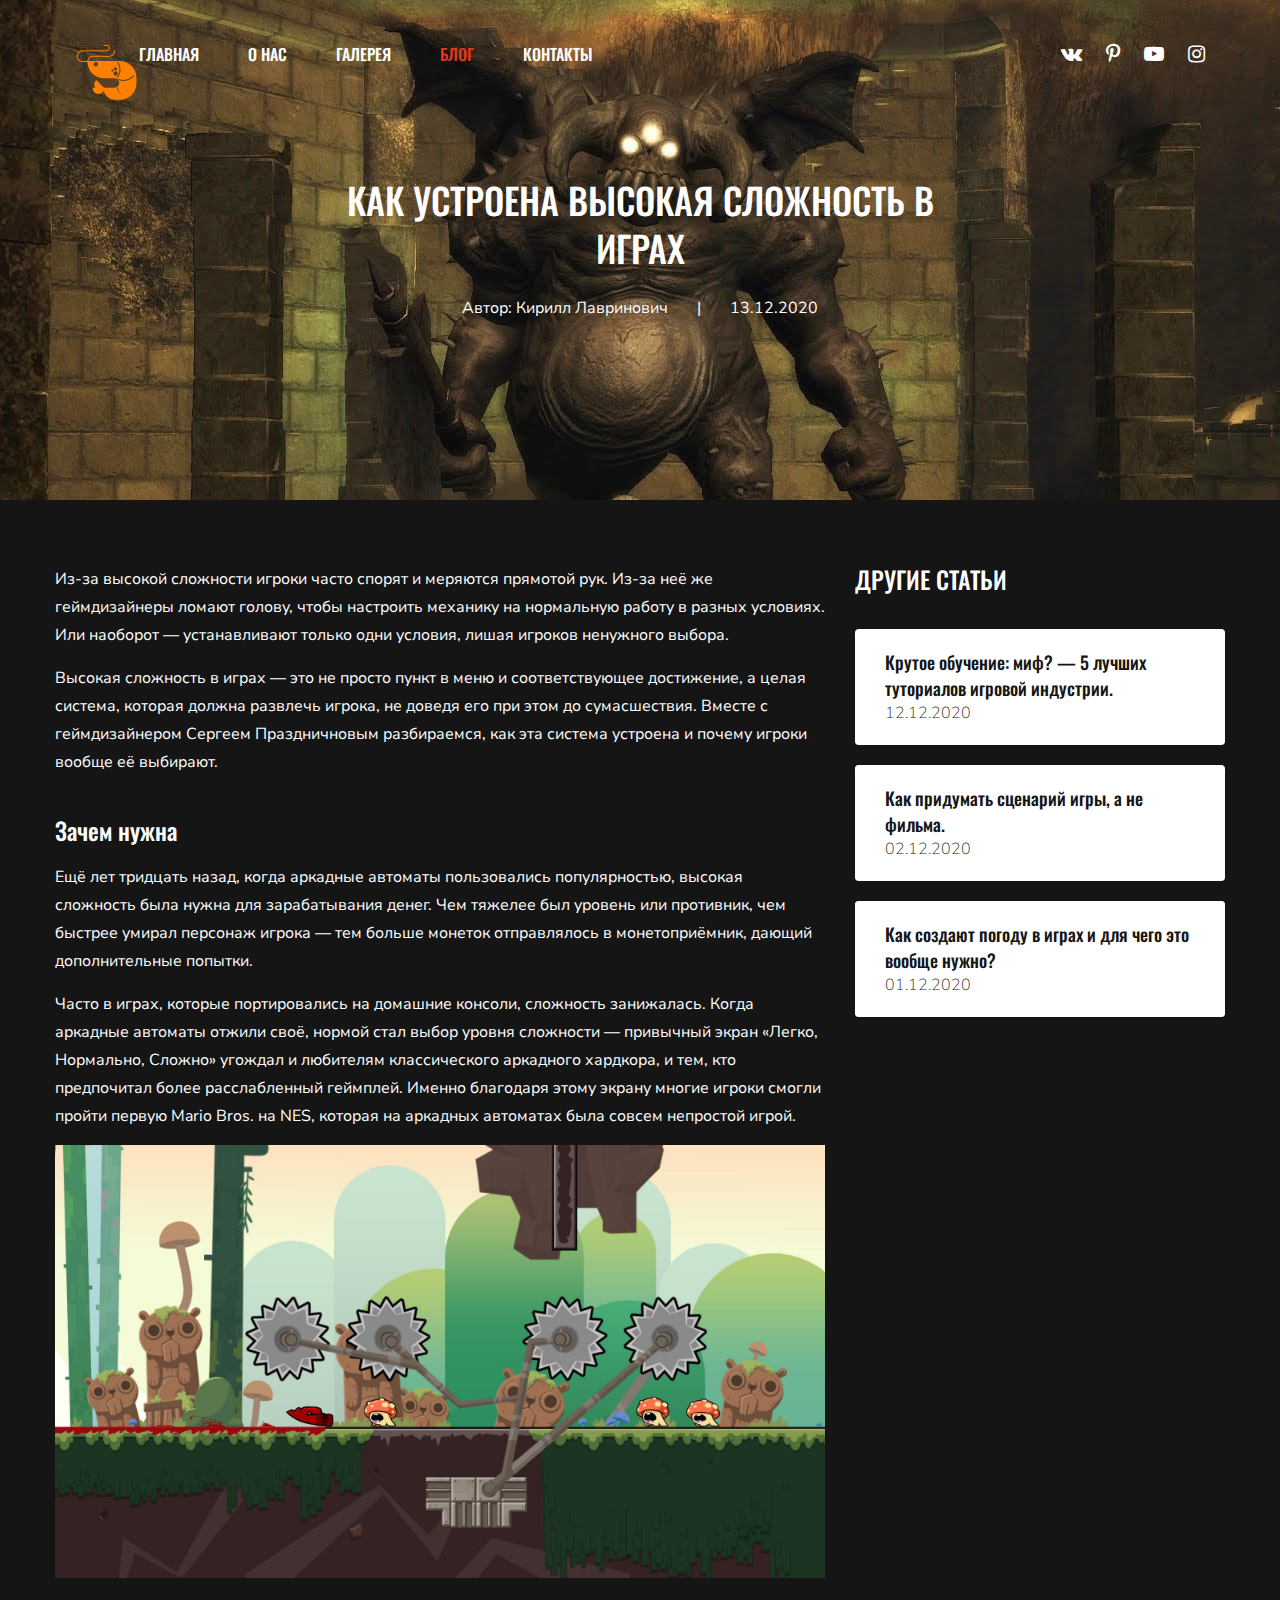
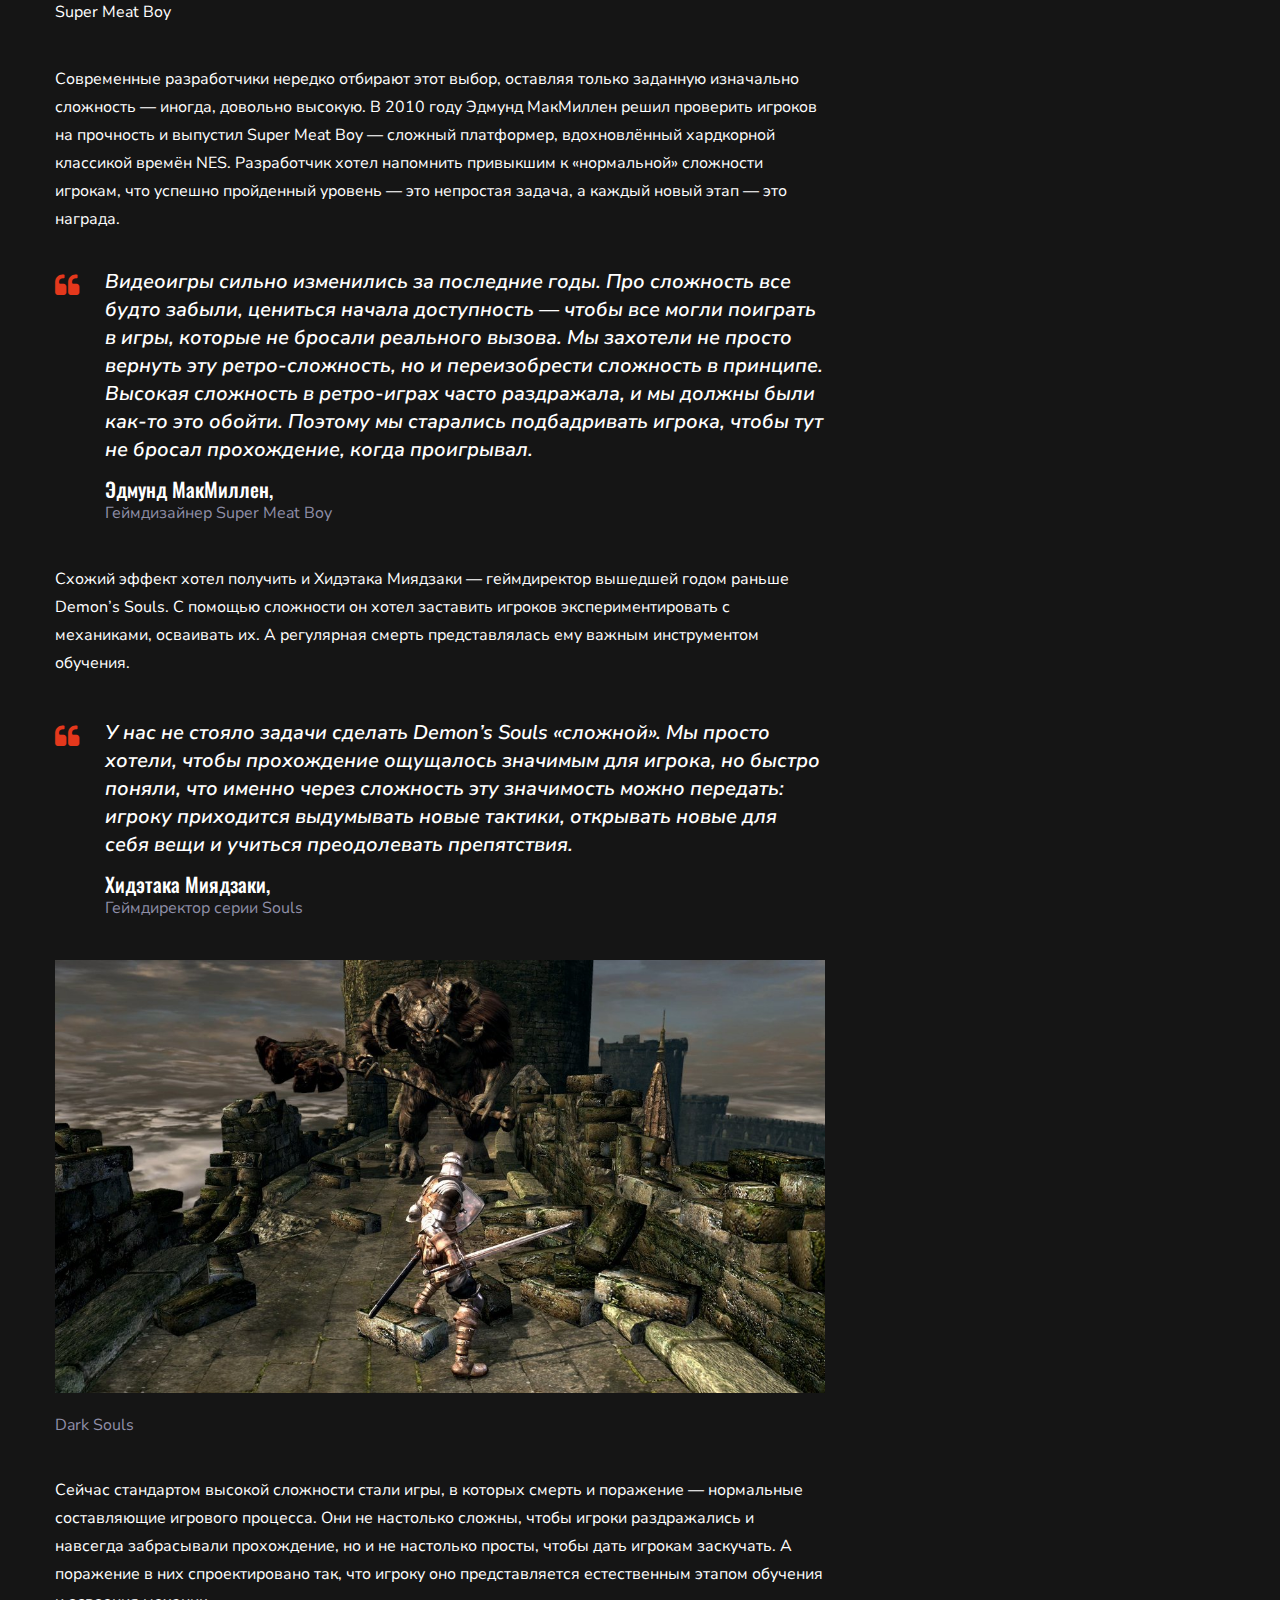
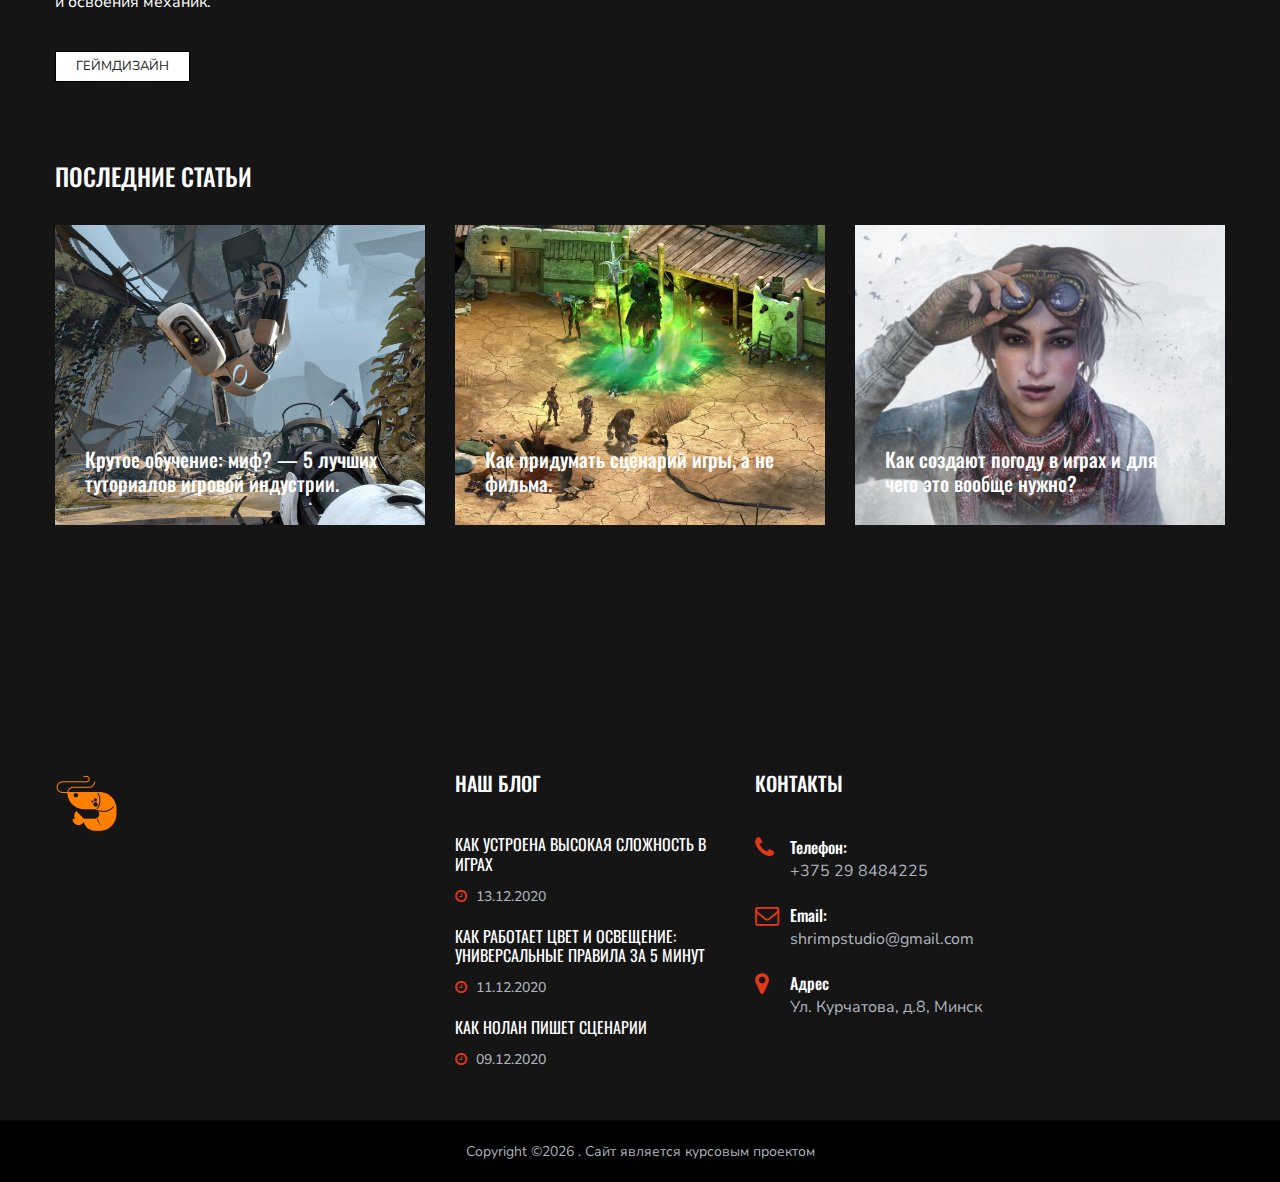
==== commit d5f59acf: "Update blog-single.html" ====
--- a/blog-single.html
+++ b/blog-single.html
@@ -95,7 +95,7 @@
                             <div class="row">
                                 <div class="col-lg-12">
                                     <img src="img/blog-single-1.jpg" alt="">
-                                    <p>Super Meat Boy/p>
+                                    <p>Super Meat Boy</p>
                                 </div>
                             </div>
                         </div>
@@ -275,4 +275,4 @@
     <script src="js/main.js"></script>
 </body>
 
-</html>+</html>
